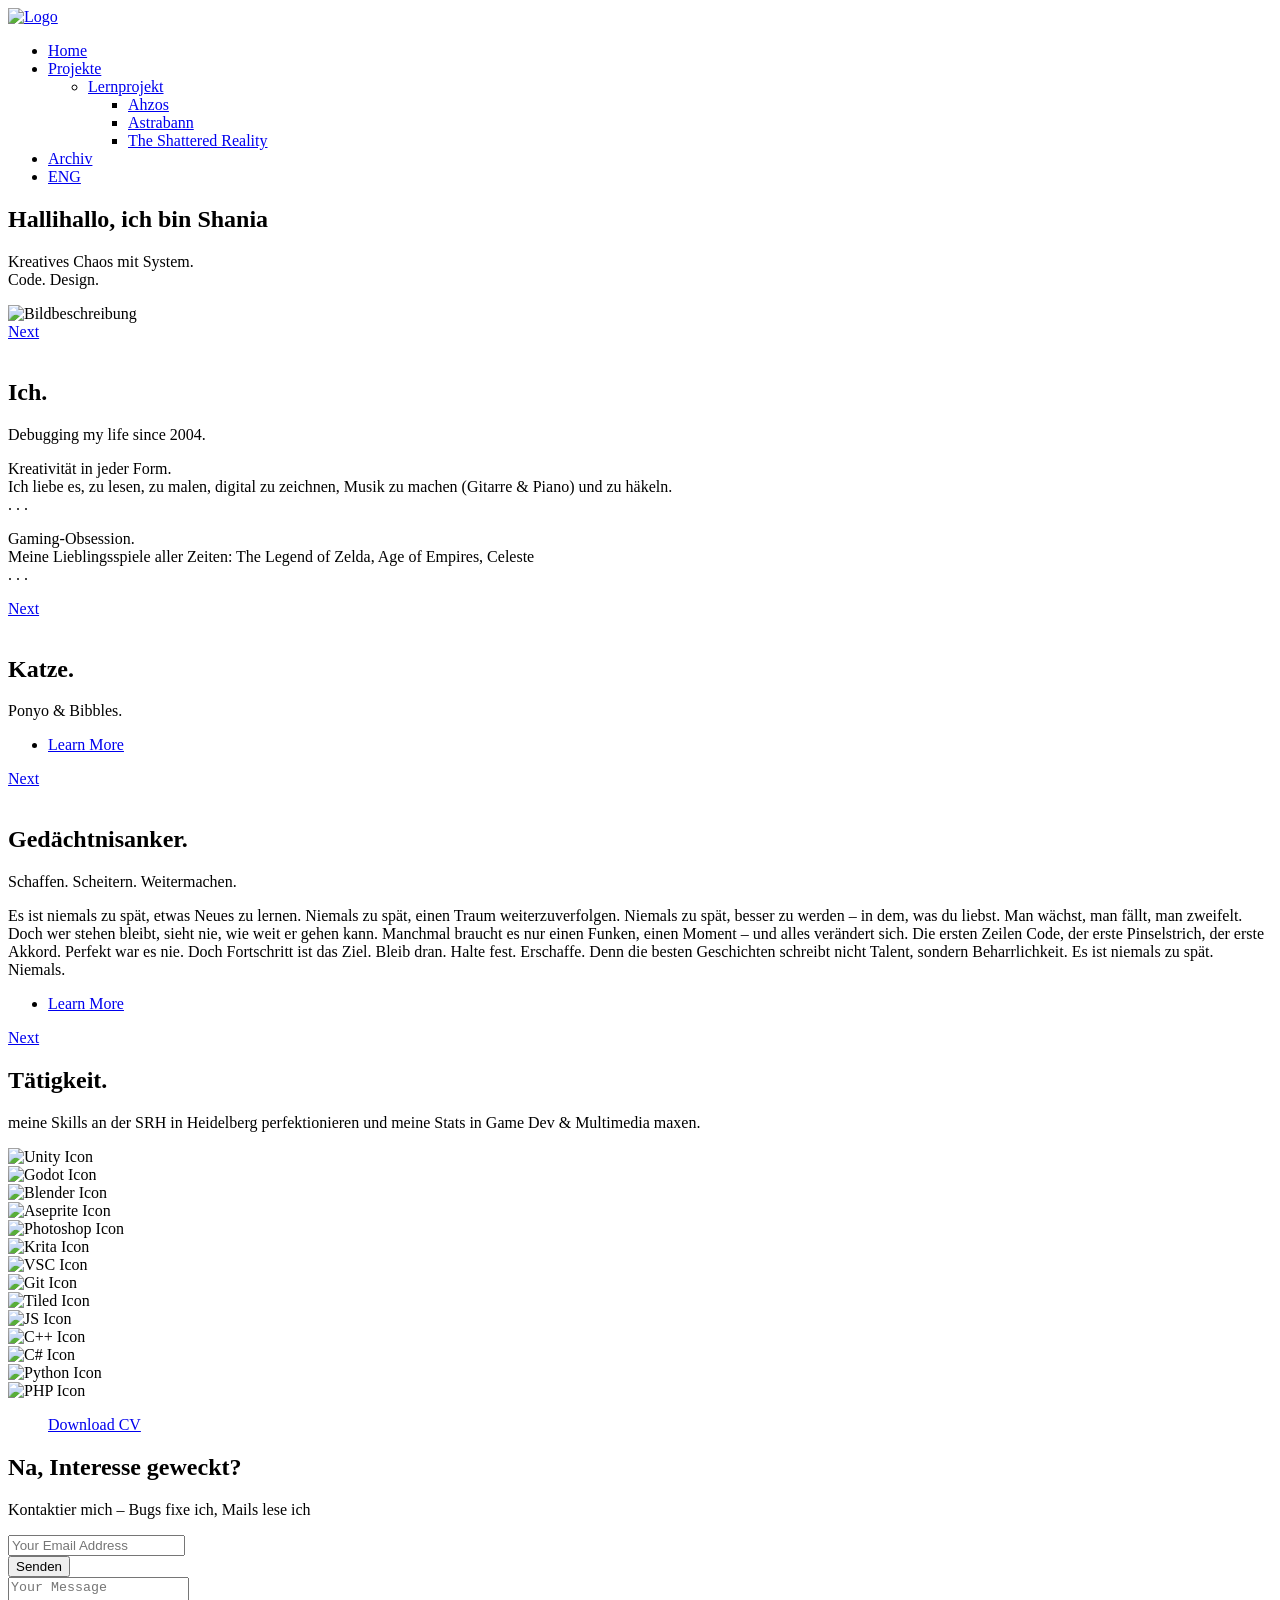
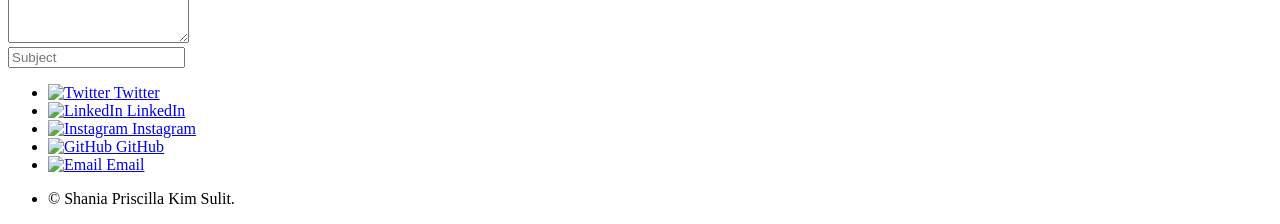
==== index.html @ 1e3a91e0 "Update index.html" ====
<!DOCTYPE HTML>
<html>
	<head>
		<title>Shania's Portfolio</title>
		<meta charset="utf-8" />
		<meta name="viewport" content="width=device-width, initial-scale=1, user-scalable=no" />
		<link rel="stylesheet" href="assets/css/main.css" />
		<link rel="icon" type="png" href="icon.png">
		<noscript><link rel="stylesheet" href="assets/css/noscript.css" /></noscript>
		<script src="script.js" defer></script>
	</head>
	<body class="is-preload landing">
		<div id="page-wrapper">

			<!-- Header -->
			<header id="header">
				<a href="https://linktr.ee/shaniaskaka">
					<img src="images/logo.gif" alt="Logo" style="height: 50px;">
				</a>
					<nav id="nav">
						<ul>
							<li><a href="index.html">Home</a></li>
							<li>
								<a href="#" id="navProjects">Projekte</a> <!-- ID für Projekte ist da ✅ -->
								<ul>
									<li>
										<a href="#" id="learnProjectLink">Lernprojekt</a>
										<ul>
											<li><a href="ahzos.html" id="ahzosLink">Ahzos</a></li>
											<li><a href="astrabann.html" id="astrabannLink">Astrabann</a></li>
											<li><a href="theshatteredreality.html" id="shatteredRealityLink">The Shattered Reality</a></li>
										</ul>
									</li>
								</ul>
							</li>
							<li><a href="archiv.html" id="navArchive">Archiv</a></li> <!-- ID für Archiv ✅ -->
							<li><a href="#" id="language-toggle" class="button primary">ENG</a></li>
						</ul>
					</nav>
				</header>

			<!-- Banner -->
				<section id="banner">
					<div class="content">
						<header>
							<h2 id="bannerHeader">Hallihallo, ich bin Shania</h2>
							<p id="bannerDescription">Kreatives Chaos mit System.<br/>Code. Design.</p>
						</header>
						<span class="image"><img src="images/pic01.jpg" alt="Bildbeschreibung">
						</span>
					</div>
					<a href="#one" class="goto-next scrolly">Next</a>
				</section>

			<!-- One -->
				<section id="one" class="spotlight style1 bottom">
					<span class="image fit main"><img src="images/pic02.jpg" alt="" /></span>
					<div class="content">
						<div class="container">
							<div class="row">
								<div class="col-4 col-12-medium">
									<header>
										<h2 id="oneHeader">Ich.</h2>
										<p>Debugging my life since 2004.</p>
									</header>
								</div>
								<div class="col-4 col-12-medium">
									<p id="oneCreative">Kreativität in jeder Form.<br/>
										Ich liebe es, zu lesen, zu malen, digital zu zeichnen, Musik zu machen (Gitarre & Piano) und zu häkeln.<br/>
										. . .</p>
								</div>
								<div class="col-4 col-12-medium">
									<p id="oneGaming">Gaming-Obsession.<br/>
									Meine Lieblingsspiele aller Zeiten: The Legend of Zelda, Age of Empires, Celeste<br/>. . .</p>
								</div>
							</div>
						</div>
					</div>
					<a href="#two" class="goto-next scrolly">Next</a>
				</section>

			<!-- Two -->
				<section id="two" class="spotlight style2 right">
					<span class="image fit main"><img src="images/pic03.jpg" alt="" /></span>
					<div class="content">
						<header>
							<h2 id="twoHeader">Katze.</h2>
							<p>Ponyo & Bibbles.</p>
						</header>
						<ul class="actions">
							<li><a href="archiv.html#cats" class="button">Learn More</a></li>
						</ul>
					</div>
					<a href="#three" class="goto-next scrolly">Next</a>
				</section>

			<!-- Three -->
				<section id="three" class="spotlight style3 left">
					<span class="image fit main bottom"><img src="images/pic04.jpg" alt="" /></span>
					<div class="content">
						<header>
							<h2 id="threeHeader">Gedächtnisanker.</h2>
							<p id="threeDescription">Schaffen. Scheitern. Weitermachen.</p>
						</header>
						<p id="threeQuote">Es ist niemals zu spät, etwas Neues zu lernen.
							Niemals zu spät, einen Traum weiterzuverfolgen.
							Niemals zu spät, besser zu werden – in dem, was du liebst.
							
							Man wächst, man fällt, man zweifelt. Doch wer stehen bleibt, sieht nie, wie weit er gehen kann.
							Manchmal braucht es nur einen Funken, einen Moment – und alles verändert sich.
							
							Die ersten Zeilen Code, der erste Pinselstrich, der erste Akkord.
							Perfekt war es nie. Doch Fortschritt ist das Ziel.
							
							Bleib dran. Halte fest. Erschaffe.
							Denn die besten Geschichten schreibt nicht Talent, sondern Beharrlichkeit.
							
							Es ist niemals zu spät. Niemals.</p>
						<ul class="actions">
							<li><a href="archiv.html" class="button">Learn More</a></li>
						</ul>
					</div>
					<a href="#four" class="goto-next scrolly">Next</a>
				</section>

			<!-- Four -->
				<section id="four" class="wrapper style1 special fade-up">
					<div class="container">
						<header class="major">
							<h2 id="fourHeader">Tätigkeit.</h2>
							<p id="fourDescription">meine Skills an der SRH in Heidelberg perfektionieren und meine Stats in Game Dev & Multimedia maxen.</p>
						</header>
						<div class="box alt">
							<div class="row gtr-uniform">
								<div class="icon-slide">
									<!-- Original Icons -->
									<section class="col-4 col-6-medium col-12-xsmall">
										<img src="assets/webfonts/unity-svgrepo-com.svg" alt="Unity Icon" class="icon major">
									</section>
									<section class="col-4 col-6-medium col-12-xsmall">
										<img src="assets/webfonts/godot-engine-svgrepo-com.svg" alt="Godot Icon" class="icon major">
									</section>
									<section class="col-4 col-6-medium col-12-xsmall">
										<img src="assets/webfonts/blender-svgrepo-com.svg" alt="Blender Icon" class="icon major">
									</section>
									<section class="col-4 col-6-medium col-12-xsmall">
										<img src="assets/webfonts/aseprite-svgrepo-com.svg" alt="Aseprite Icon" class="icon major">
									</section>
									<section class="col-4 col-6-medium col-12-xsmall">
										<img src="assets/webfonts/adobe-photoshop-svgrepo-com.svg" alt="Photoshop Icon" class="icon major">
									</section>
									<section class="col-4 col-6-medium col-12-xsmall">
										<img src="assets/webfonts/krita-svgrepo-com.svg" alt="Krita Icon" class="icon major">
									</section>
									<section class="col-4 col-6-medium col-12-xsmall">
										<img src="assets/webfonts/visual-studio-145-svgrepo-com.svg" alt="VSC Icon" class="icon major">
									</section>
									<section class="col-4 col-6-medium col-12-xsmall">
										<img src="assets/webfonts/git-merge-svgrepo-com.svg" alt="Git Icon" class="icon major">
									</section>
									<section class="col-4 col-6-medium col-12-xsmall">
										<img src="assets/webfonts/tiled-svgrepo-com.svg" alt="Tiled Icon" class="icon major">
									</section>
									<section class="col-4 col-6-medium col-12-xsmall">
										<img src="assets/webfonts/js02-svgrepo-com.svg" alt="JS Icon" class="icon major">
									</section>
									<section class="col-4 col-6-medium col-12-xsmall">
										<img src="assets/webfonts/c-plus-plus-svgrepo-com.svg" alt="C++ Icon" class="icon major">
									</section>
									<section class="col-4 col-6-medium col-12-xsmall">
										<img src="assets/webfonts/c-sharp-16-svgrepo-com.svg" alt="C# Icon" class="icon major">
									</section>
									<section class="col-4 col-6-medium col-12-xsmall">
										<img src="assets/webfonts/python-127-svgrepo-com.svg" alt="Python Icon" class="icon major">
									</section>
									<section class="col-4 col-6-medium col-12-xsmall">
										<img src="assets/webfonts/php02-svgrepo-com.svg" alt="PHP Icon" class="icon major">
									</section>
								</div>
								
							</div>
						</div>
						
												<footer class="major">
							<ul class="actions special">
								<a href="lebenslauf.zip" class="button" download>Download CV</a>
							</ul>
						</footer>
					</div>
				</section>

			<!-- Five -->
<!-- HTML für das Formular -->
<section id="five" class="wrapper style2 special fade">
    <div class="container">
        <header>
            <h2 id="contactHeader">Na, Interesse geweckt?</h2>
            <p id="contactText">Kontaktier mich – Bugs fixe ich, Mails lese ich</p>
        </header>
        <form id="contactForm" method="POST" action="https://formspree.io/f/xyzeyqnl" class="cta">
            <div class="row gtr-uniform gtr-50">
                <div class="col-8 col-12-xsmall">
                    <input type="email" name="email" id="email" placeholder="Your Email Address" required />
                </div>
                <div class="col-4 col-12-xsmall">
                    <input type="submit" value="Senden" class="fit primary" />
                </div>
            </div>
            <div class="row gtr-uniform gtr-50">
                <div class="col-12">
                    <textarea name="message" id="message" placeholder="Your Message" rows="4" required></textarea>
                </div>
            </div>
            <div class="row gtr-uniform gtr-50">
                <div class="col-12">
                    <input type="text" name="subject" id="subject" placeholder="Subject" />
                </div>
            </div>
        </form>

        <!-- Bestätigungsnachricht (standardmäßig ausgeblendet) -->
        <div id="confirmationMessage" style="display: none; margin-top: 20px;">
            <p>Vielen Dank für deine Nachricht! Ich werde mich so schnell wie möglich bei dir melden.</p>
        </div>
    </div>
</section>


			<!-- Footer -->
			<footer id="footer">
				<ul class="icons">
					<!-- Twitter Icon -->
					<li>
						<a href="https://x.com/xd1sc0rdd4ddyx" class="icon">
							<img src="assets/webfonts/twitter-svgrepo-com.svg" alt="Twitter" />
							<span class="label">Twitter</span>
						</a>
					</li>
					<!-- LinkedIn Icon -->
					<li>
						<a href="https://www.linkedin.com/in/shania-priscilla-kim-sulit-2a969727b/" class="icon">
							<img src="assets/webfonts/linkedin-svgrepo-com.svg" alt="LinkedIn" />
							<span class="label">LinkedIn</span>
						</a>
					</li>
					<!-- Instagram Icon -->
					<li>
						<a href="https://www.instagram.com/shanabernack/" class="icon">
							<img src="assets/webfonts/instagram-svgrepo-com.svg" alt="Instagram" />
							<span class="label">Instagram</span>
						</a>
					</li>
					<!-- GitHub Icon -->
					<li>
						<a href="https://github.com/xxd1sc0rdd4ddyxx" class="icon">
							<img src="assets/webfonts/github-svgrepo-com.svg" alt="GitHub" />
							<span class="label">GitHub</span>
						</a>
					</li>
					<!-- Email Icon -->
					<li>
						<a href="#" class="icon">
							<img src="assets/webfonts/email-svgrepo-com.svg" alt="Email" />
							<span class="label">Email</span>
						</a>
					</li>
				</ul>			
					<ul class="copyright">
						<li>&copy; Shania Priscilla Kim Sulit.</li>
					</ul>
				</footer>

		</div>

		<!-- Scripts -->
			<script src="assets/js/jquery.min.js"></script>
			<script src="assets/js/jquery.scrolly.min.js"></script>
			<script src="assets/js/jquery.dropotron.min.js"></script>
			<script src="assets/js/jquery.scrollex.min.js"></script>
			<script src="assets/js/browser.min.js"></script>
			<script src="assets/js/breakpoints.min.js"></script>
			<script src="assets/js/util.js"></script>
			<script src="assets/js/main.js"></script>
			<script src="https://code.jquery.com/jquery-3.6.0.min.js"></script>
			<script src="assets/js/language-toggle.js"></script> <!-- Dein Language Toggle Script -->
	</body>
</html>
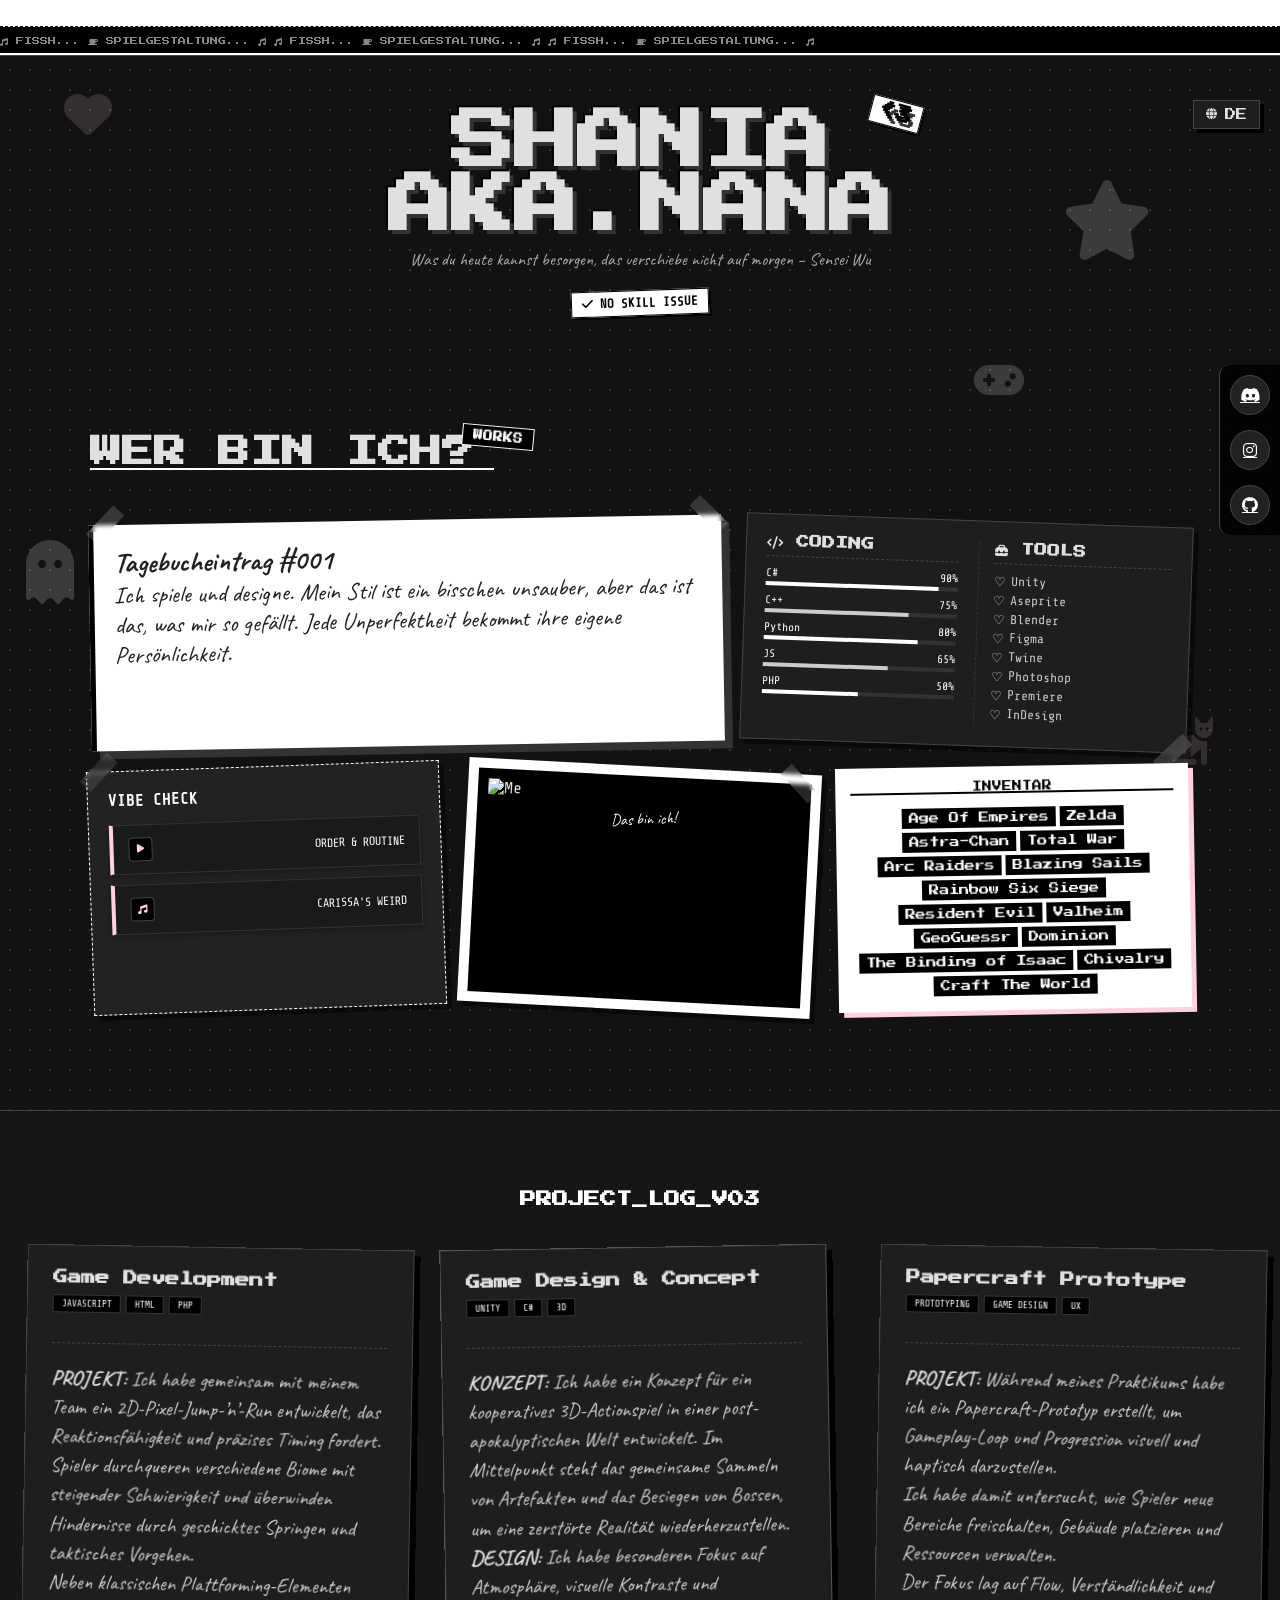
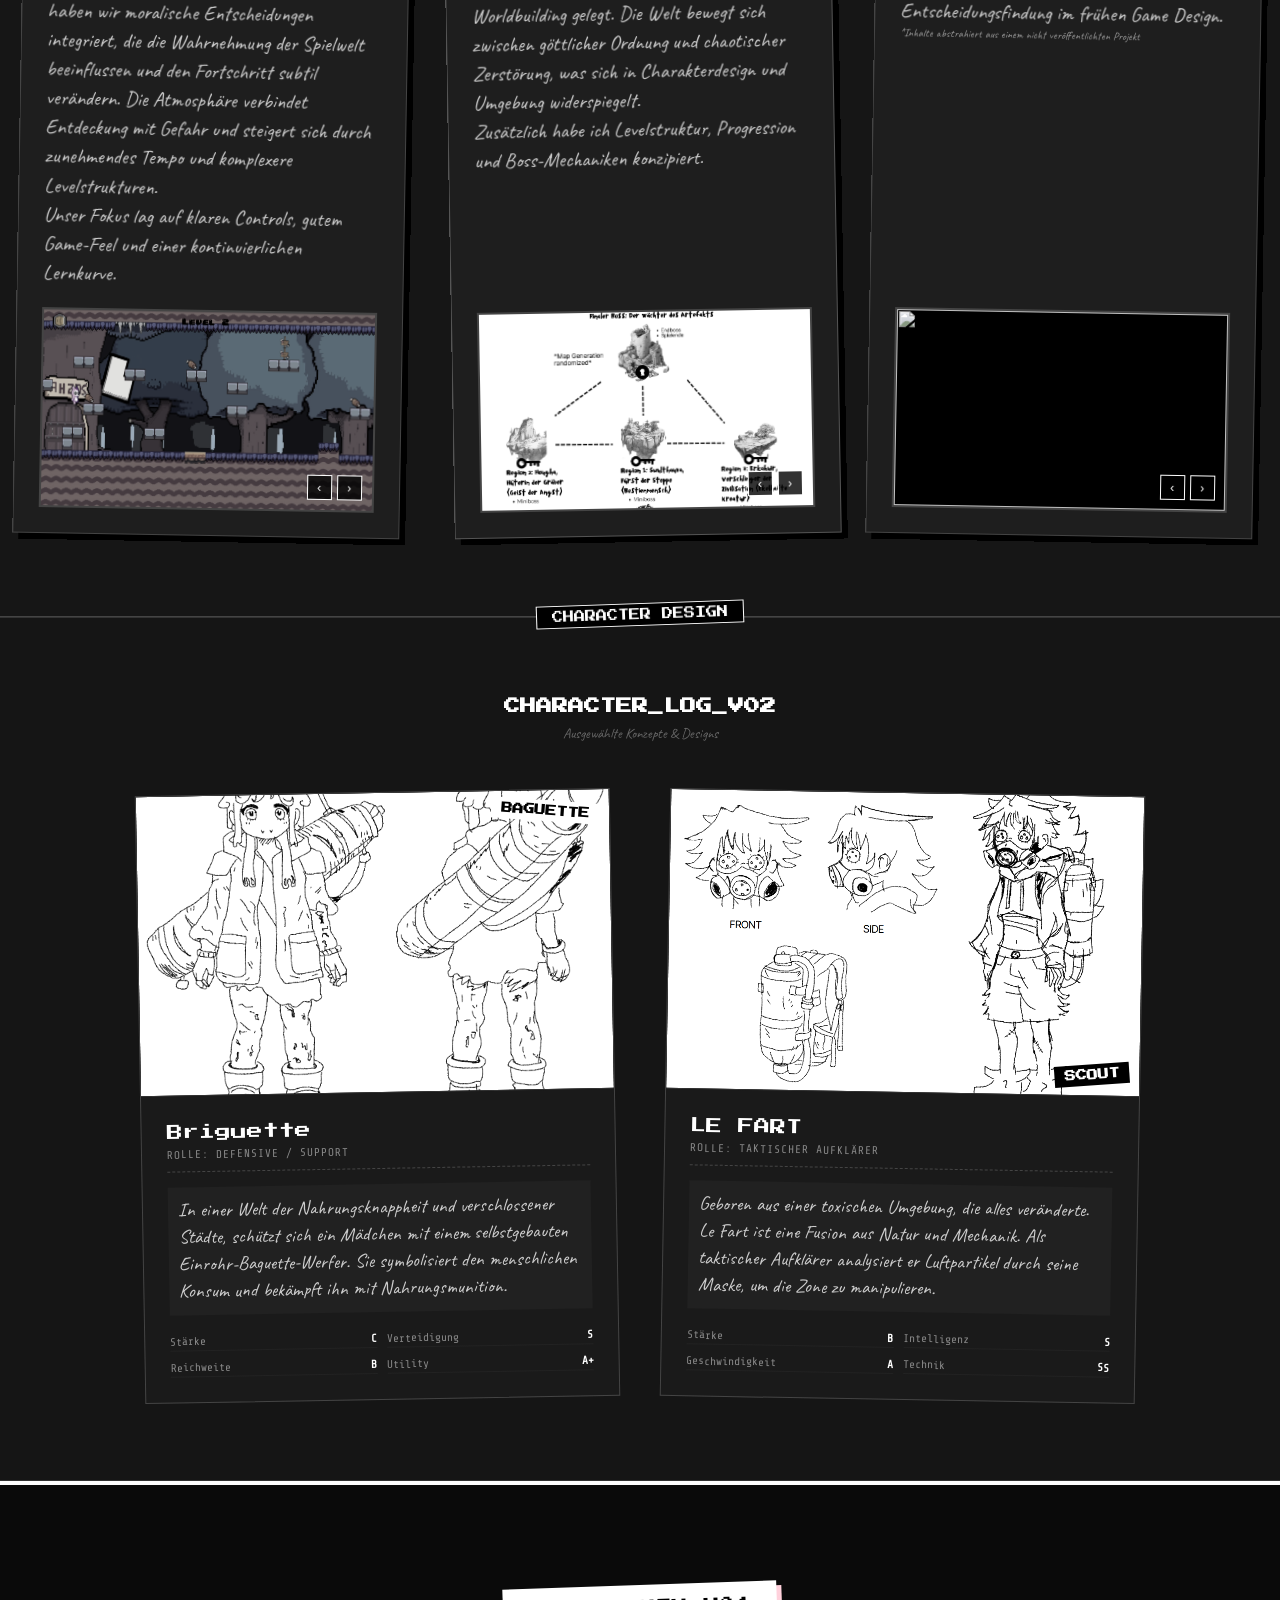
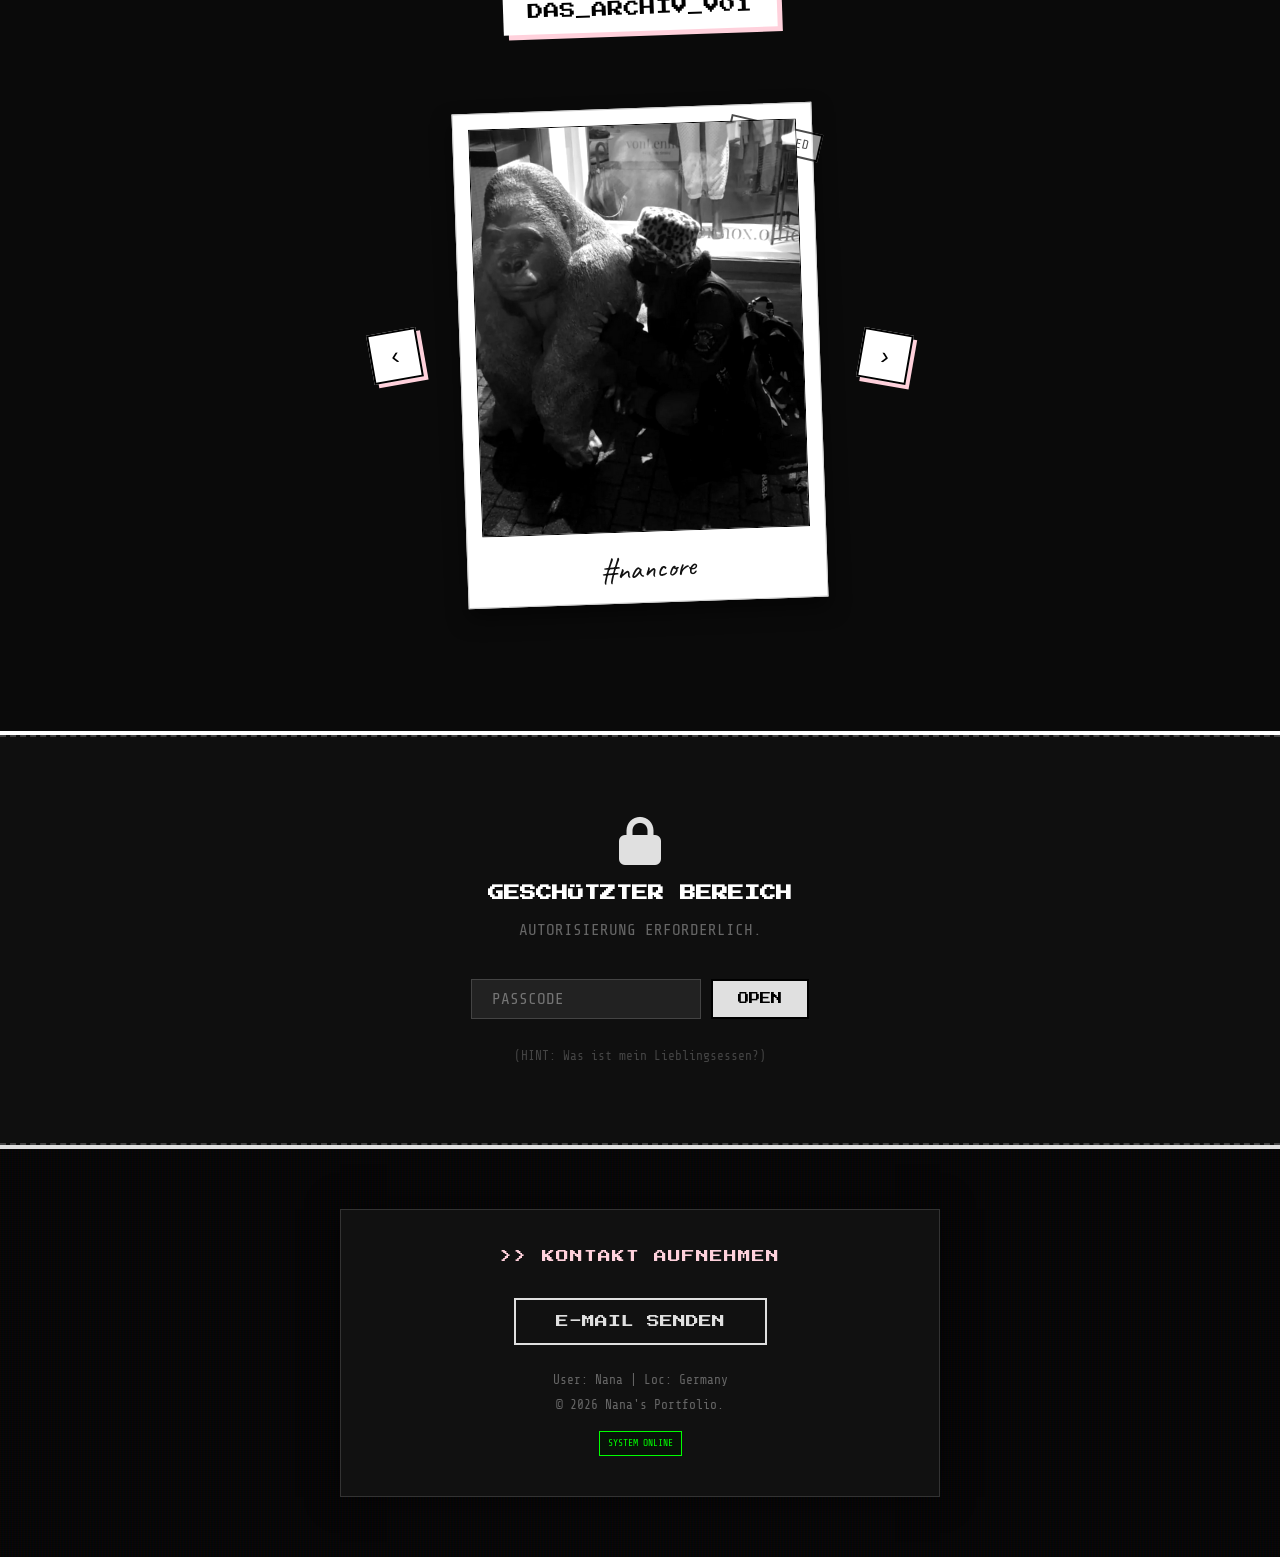
==== commit a378cc80: "New Portfolio Interactive game development portfolio featuring projects, design concepts, and creati" ====
--- a/index.html
+++ b/index.html
@@ -1,289 +1,478 @@
-<!DOCTYPE HTML>
-<html>
-	<head>
-		<title>Shania's Portfolio</title>
-		<meta charset="utf-8" />
-		<meta name="viewport" content="width=device-width, initial-scale=1, user-scalable=no" />
-		<link rel="stylesheet" href="assets/css/main.css" />
-		<link rel="icon" type="png" href="icon.png">
-		<noscript><link rel="stylesheet" href="assets/css/noscript.css" /></noscript>
-		<script src="script.js" defer></script>
-	</head>
-	<body class="is-preload landing">
-		<div id="page-wrapper">
-
-			<!-- Header -->
-			<header id="header">
-				<a href="https://linktr.ee/shaniaskaka">
-					<img src="images/logo.gif" alt="Logo" style="height: 50px;">
-				</a>
-					<nav id="nav">
-						<ul>
-							<li><a href="index.html">Home</a></li>
-							<li>
-								<a href="#" id="navProjects">Projekte</a> <!-- ID für Projekte ist da ✅ -->
-								<ul>
-									<li>
-										<a href="#" id="learnProjectLink">Lernprojekt</a>
-										<ul>
-											<li><a href="ahzos.html" id="ahzosLink">Ahzos</a></li>
-											<li><a href="astrabann.html" id="astrabannLink">Astrabann</a></li>
-											<li><a href="theshatteredreality.html" id="shatteredRealityLink">The Shattered Reality</a></li>
-										</ul>
-									</li>
-								</ul>
-							</li>
-							<li><a href="archiv.html" id="navArchive">Archiv</a></li> <!-- ID für Archiv ✅ -->
-							<li><a href="#" id="language-toggle" class="button primary">ENG</a></li>
-						</ul>
-					</nav>
-				</header>
-
-			<!-- Banner -->
-				<section id="banner">
-					<div class="content">
-						<header>
-							<h2 id="bannerHeader">Hallihallo, ich bin Shania</h2>
-							<p id="bannerDescription">Kreatives Chaos mit System.<br/>Code. Design.</p>
-						</header>
-						<span class="image"><img src="images/pic01.jpg" alt="Bildbeschreibung">
-						</span>
-					</div>
-					<a href="#one" class="goto-next scrolly">Next</a>
-				</section>
-
-			<!-- One -->
-				<section id="one" class="spotlight style1 bottom">
-					<span class="image fit main"><img src="images/pic02.jpg" alt="" /></span>
-					<div class="content">
-						<div class="container">
-							<div class="row">
-								<div class="col-4 col-12-medium">
-									<header>
-										<h2 id="oneHeader">Ich.</h2>
-										<p>Debugging my life since 2004.</p>
-									</header>
-								</div>
-								<div class="col-4 col-12-medium">
-									<p id="oneCreative">Kreativität in jeder Form.<br/>
-										Ich liebe es, zu lesen, zu malen, digital zu zeichnen, Musik zu machen (Gitarre & Piano) und zu häkeln.<br/>
-										. . .</p>
-								</div>
-								<div class="col-4 col-12-medium">
-									<p id="oneGaming">Gaming-Obsession.<br/>
-									Meine Lieblingsspiele aller Zeiten: The Legend of Zelda, Age of Empires, Celeste<br/>. . .</p>
-								</div>
-							</div>
-						</div>
-					</div>
-					<a href="#two" class="goto-next scrolly">Next</a>
-				</section>
-
-			<!-- Two -->
-				<section id="two" class="spotlight style2 right">
-					<span class="image fit main"><img src="images/pic03.jpg" alt="" /></span>
-					<div class="content">
-						<header>
-							<h2 id="twoHeader">Katze.</h2>
-							<p>Ponyo & Bibbles.</p>
-						</header>
-						<ul class="actions">
-							<li><a href="archiv.html#cats" class="button">Learn More</a></li>
-						</ul>
-					</div>
-					<a href="#three" class="goto-next scrolly">Next</a>
-				</section>
-
-			<!-- Three -->
-				<section id="three" class="spotlight style3 left">
-					<span class="image fit main bottom"><img src="images/pic04.jpg" alt="" /></span>
-					<div class="content">
-						<header>
-							<h2 id="threeHeader">Gedächtnisanker.</h2>
-							<p id="threeDescription">Schaffen. Scheitern. Weitermachen.</p>
-						</header>
-						<p id="threeQuote">Es ist niemals zu spät, etwas Neues zu lernen.
-							Niemals zu spät, einen Traum weiterzuverfolgen.
-							Niemals zu spät, besser zu werden – in dem, was du liebst.
-							
-							Man wächst, man fällt, man zweifelt. Doch wer stehen bleibt, sieht nie, wie weit er gehen kann.
-							Manchmal braucht es nur einen Funken, einen Moment – und alles verändert sich.
-							
-							Die ersten Zeilen Code, der erste Pinselstrich, der erste Akkord.
-							Perfekt war es nie. Doch Fortschritt ist das Ziel.
-							
-							Bleib dran. Halte fest. Erschaffe.
-							Denn die besten Geschichten schreibt nicht Talent, sondern Beharrlichkeit.
-							
-							Es ist niemals zu spät. Niemals.</p>
-						<ul class="actions">
-							<li><a href="archiv.html" class="button">Learn More</a></li>
-						</ul>
-					</div>
-					<a href="#four" class="goto-next scrolly">Next</a>
-				</section>
-
-			<!-- Four -->
-				<section id="four" class="wrapper style1 special fade-up">
-					<div class="container">
-						<header class="major">
-							<h2 id="fourHeader">Tätigkeit.</h2>
-							<p id="fourDescription">meine Skills an der SRH in Heidelberg perfektionieren und meine Stats in Game Dev & Multimedia maxen.</p>
-						</header>
-						<div class="box alt">
-							<div class="row gtr-uniform">
-								<div class="icon-slide">
-									<!-- Original Icons -->
-									<section class="col-4 col-6-medium col-12-xsmall">
-										<img src="assets/webfonts/unity-svgrepo-com.svg" alt="Unity Icon" class="icon major">
-									</section>
-									<section class="col-4 col-6-medium col-12-xsmall">
-										<img src="assets/webfonts/godot-engine-svgrepo-com.svg" alt="Godot Icon" class="icon major">
-									</section>
-									<section class="col-4 col-6-medium col-12-xsmall">
-										<img src="assets/webfonts/blender-svgrepo-com.svg" alt="Blender Icon" class="icon major">
-									</section>
-									<section class="col-4 col-6-medium col-12-xsmall">
-										<img src="assets/webfonts/aseprite-svgrepo-com.svg" alt="Aseprite Icon" class="icon major">
-									</section>
-									<section class="col-4 col-6-medium col-12-xsmall">
-										<img src="assets/webfonts/adobe-photoshop-svgrepo-com.svg" alt="Photoshop Icon" class="icon major">
-									</section>
-									<section class="col-4 col-6-medium col-12-xsmall">
-										<img src="assets/webfonts/krita-svgrepo-com.svg" alt="Krita Icon" class="icon major">
-									</section>
-									<section class="col-4 col-6-medium col-12-xsmall">
-										<img src="assets/webfonts/visual-studio-145-svgrepo-com.svg" alt="VSC Icon" class="icon major">
-									</section>
-									<section class="col-4 col-6-medium col-12-xsmall">
-										<img src="assets/webfonts/git-merge-svgrepo-com.svg" alt="Git Icon" class="icon major">
-									</section>
-									<section class="col-4 col-6-medium col-12-xsmall">
-										<img src="assets/webfonts/tiled-svgrepo-com.svg" alt="Tiled Icon" class="icon major">
-									</section>
-									<section class="col-4 col-6-medium col-12-xsmall">
-										<img src="assets/webfonts/js02-svgrepo-com.svg" alt="JS Icon" class="icon major">
-									</section>
-									<section class="col-4 col-6-medium col-12-xsmall">
-										<img src="assets/webfonts/c-plus-plus-svgrepo-com.svg" alt="C++ Icon" class="icon major">
-									</section>
-									<section class="col-4 col-6-medium col-12-xsmall">
-										<img src="assets/webfonts/c-sharp-16-svgrepo-com.svg" alt="C# Icon" class="icon major">
-									</section>
-									<section class="col-4 col-6-medium col-12-xsmall">
-										<img src="assets/webfonts/python-127-svgrepo-com.svg" alt="Python Icon" class="icon major">
-									</section>
-									<section class="col-4 col-6-medium col-12-xsmall">
-										<img src="assets/webfonts/php02-svgrepo-com.svg" alt="PHP Icon" class="icon major">
-									</section>
-								</div>
-								
-							</div>
-						</div>
-						
-												<footer class="major">
-							<ul class="actions special">
-								<a href="lebenslauf.zip" class="button" download>Download CV</a>
-							</ul>
-						</footer>
-					</div>
-				</section>
-
-			<!-- Five -->
-<!-- HTML für das Formular -->
-<section id="five" class="wrapper style2 special fade">
-    <div class="container">
-        <header>
-            <h2 id="contactHeader">Na, Interesse geweckt?</h2>
-            <p id="contactText">Kontaktier mich – Bugs fixe ich, Mails lese ich</p>
-        </header>
-        <form id="contactForm" method="POST" action="https://formspree.io/f/xyzeyqnl" class="cta">
-            <div class="row gtr-uniform gtr-50">
-                <div class="col-8 col-12-xsmall">
-                    <input type="email" name="email" id="email" placeholder="Your Email Address" required />
-                </div>
-                <div class="col-4 col-12-xsmall">
-                    <input type="submit" value="Senden" class="fit primary" />
-                </div>
-            </div>
-            <div class="row gtr-uniform gtr-50">
-                <div class="col-12">
-                    <textarea name="message" id="message" placeholder="Your Message" rows="4" required></textarea>
-                </div>
-            </div>
-            <div class="row gtr-uniform gtr-50">
-                <div class="col-12">
-                    <input type="text" name="subject" id="subject" placeholder="Subject" />
-                </div>
-            </div>
-        </form>
-
-        <!-- Bestätigungsnachricht (standardmäßig ausgeblendet) -->
-        <div id="confirmationMessage" style="display: none; margin-top: 20px;">
-            <p>Vielen Dank für deine Nachricht! Ich werde mich so schnell wie möglich bei dir melden.</p>
-        </div>
-    </div>
-</section>
-
-
-			<!-- Footer -->
-			<footer id="footer">
-				<ul class="icons">
-					<!-- Twitter Icon -->
-					<li>
-						<a href="https://x.com/xd1sc0rdd4ddyx" class="icon">
-							<img src="assets/webfonts/twitter-svgrepo-com.svg" alt="Twitter" />
-							<span class="label">Twitter</span>
-						</a>
-					</li>
-					<!-- LinkedIn Icon -->
-					<li>
-						<a href="https://www.linkedin.com/in/shania-priscilla-kim-sulit-2a969727b/" class="icon">
-							<img src="assets/webfonts/linkedin-svgrepo-com.svg" alt="LinkedIn" />
-							<span class="label">LinkedIn</span>
-						</a>
-					</li>
-					<!-- Instagram Icon -->
-					<li>
-						<a href="https://www.instagram.com/shanabernack/" class="icon">
-							<img src="assets/webfonts/instagram-svgrepo-com.svg" alt="Instagram" />
-							<span class="label">Instagram</span>
-						</a>
-					</li>
-					<!-- GitHub Icon -->
-					<li>
-						<a href="https://github.com/xxd1sc0rdd4ddyxx" class="icon">
-							<img src="assets/webfonts/github-svgrepo-com.svg" alt="GitHub" />
-							<span class="label">GitHub</span>
-						</a>
-					</li>
-					<!-- Email Icon -->
-					<li>
-						<a href="#" class="icon">
-							<img src="assets/webfonts/email-svgrepo-com.svg" alt="Email" />
-							<span class="label">Email</span>
-						</a>
-					</li>
-				</ul>			
-					<ul class="copyright">
-						<li>&copy; Shania Priscilla Kim Sulit.</li>
-					</ul>
-				</footer>
-
-		</div>
-
-		<!-- Scripts -->
-			<script src="assets/js/jquery.min.js"></script>
-			<script src="assets/js/jquery.scrolly.min.js"></script>
-			<script src="assets/js/jquery.dropotron.min.js"></script>
-			<script src="assets/js/jquery.scrollex.min.js"></script>
-			<script src="assets/js/browser.min.js"></script>
-			<script src="assets/js/breakpoints.min.js"></script>
-			<script src="assets/js/util.js"></script>
-			<script src="assets/js/main.js"></script>
-			<script src="https://code.jquery.com/jquery-3.6.0.min.js"></script>
-			<script src="assets/js/language-toggle.js"></script> <!-- Dein Language Toggle Script -->
-	</body>
-</html>
-
-
+<!DOCTYPE html>
+<html lang="de">
+<head>
+    <meta charset="UTF-8">
+    <meta name="viewport" content="width=device-width, initial-scale=1.0">
+    <title>Portfolio | Nana </title>
+    <link rel="preconnect" href="https://fonts.googleapis.com">
+    <link rel="preconnect" href="https://fonts.gstatic.com" crossorigin>
+    <link href="https://fonts.googleapis.com/css2?family=Caveat:wght@700&family=Press+Start+2P&family=Share+Tech+Mono&display=swap" rel="stylesheet">
+    <link rel="stylesheet" href="https://cdnjs.cloudflare.com/ajax/libs/font-awesome/6.4.0/css/all.min.css">
+    <link rel="stylesheet" href="style.css">
+</head>
+<body>
+    <div id="loader-overlay">
+        <div class="loader-box">
+            <div class="loader-text" data-lang-de="LÄDT..." data-lang-en="LOADING...">LOADING...</div>
+            <div class="loader-bar-bg">
+                <div class="loader-bar-fill" id="loader-fill"></div>
+            </div>
+            <div class="loader-sticker" data-lang-de="Einen Moment..." data-lang-en="Just a moment...">Just a moment...</div>
+        </div>
+    </div>
+
+    <div id="fissh-popup">
+        <div class="fissh-header" id="fissh-header-drag">
+            <span>WARNING</span>
+            <span style="cursor:pointer;" onclick="closeFissh()">x</span>
+        </div>
+        <div class="fissh-content">
+            <div class="fissh-img-container">
+                <img src="https://z-cdn-media.chatglm.cn/files/c28fd496-f252-4ecc-8b30-e2329a0f419a.png?auth_key=1875147981-8ea6361e8a9c415ab84d66d0a1c694d1-0-782789c0bb7765620e1be241e6b0ee90" alt="Fissh Warning">
+                <button class="hitbox-btn btn-ok-1" onclick="closeFissh()"></button>
+                <button class="hitbox-btn btn-ok-2" onclick="closeFissh()"></button>
+                <button class="hitbox-btn btn-dont" onclick="dontClickFissh()"></button>
+            </div>
+        </div>
+    </div>
+
+    <div id="lightbox">
+        <img src="" alt="Enlarged View" id="lightbox-img">
+    </div>
+
+    <div class="bg-sticker-container">
+        <i class="fas fa-heart float-sticker pink" data-rotation="0" style="top: 10%; left: 5%; font-size: 3rem; --rot: 0deg;"></i>
+        <i class="fas fa-ghost float-sticker" data-rotation="15" style="top: 60%; left: 2%; font-size: 4rem; animation-delay: 1s; --rot: 15deg;"></i>
+        <i class="fas fa-star float-sticker" data-rotation="-10" style="top: 20%; right: 10%; font-size: 5rem; animation-delay: 2s; --rot: -10deg;"></i>
+        <i class="fas fa-cat float-sticker pink" data-rotation="5" style="bottom: 15%; right: 5%; font-size: 3rem; animation-delay: 0.5s; --rot: 5deg;"></i>
+        <i class="fas fa-gamepad float-sticker" data-rotation="10" style="top: 40%; right: 20%; font-size: 2.5rem; animation-delay: 1.5s; --rot: 10deg;"></i>
+        <i class="fas fa-music float-sticker" data-rotation="-5" style="bottom: 30%; left: 10%; font-size: 3rem; --rot: -5deg;"></i>
+    </div>
+
+    <div id="lang-btn" onclick="toggleLanguage()">
+        <i class="fas fa-globe"></i>
+        <span id="lang-text">DE</span>
+    </div>
+
+    <div class="social-stripper-strip">
+        <a href="https://discord.com/users/651815891360808970" class="social-btn" title="Discord"><i class="fab fa-discord"></i></a>
+        <a href="https://www.instagram.com/nanascountingdays/" class="social-btn" title="Instagram"><i class="fab fa-instagram"></i></a>
+        <a href="https://github.com/xxd1sc0rdd4ddyxx" class="social-btn" title="Github"><i class="fab fa-github"></i></a>
+    </div>
+
+    <div class="marquee-container">
+        <div class="marquee-row top">
+            <div class="marquee-content" data-lang-de="… FÜR EINSTELLUNG VERFÜGBAR … GAME DESIGNER … KREATIVES CHAOS … KAWAII VIBES … FÜR EINSTELLUNG VERFÜGBAR …" data-lang-en="… AVAILABLE FOR HIRE … GAME DESIGNER … CREATIVE CHAOS … KAWAII VIBES … AVAILABLE FOR HIRE …">
+                ★ AVAILABLE FOR HIRE ★ GAME DESIGNER ★ CREATIVE CHAOS ★ KAWAII VIBES ★ AVAILABLE FOR HIRE ★
+            </div>
+        </div>
+            <div class="marquee-row bottom">
+                <div class="marquee-content">
+                    <i class="fas fa-music"></i> <span data-lang-de="Fissh..." data-lang-en="Fissh...">Fishh...</span> 
+                    <i class="fas fa-coffee"></i> <span data-lang-de="SPIELGESTALTUNG..." data-lang-en="GAME DESIGN...">GAME DESIGN...</span> 
+                    <i class="fas fa-music"></i>
+                    <i class="fas fa-music"></i> <span data-lang-de="Fissh..." data-lang-en="Fissh...">Fissh...</span> 
+                    <i class="fas fa-coffee"></i> <span data-lang-de="SPIELGESTALTUNG..." data-lang-en="GAME DESIGN...">GAME DESIGN...</span> 
+                    <i class="fas fa-music"></i>
+                    <i class="fas fa-music"></i> <span data-lang-de="Fissh..." data-lang-en="Fissh...">Fissh...</span> 
+                    <i class="fas fa-coffee"></i> <span data-lang-de="SPIELGESTALTUNG..." data-lang-en="GAME DESIGN...">GAME DESIGN...</span> 
+                    <i class="fas fa-music"></i>
+                </div>
+            </div>
+    </div>
+
+    <main>
+        <section class="hero">
+            <h1 class="glitch">SHANIA<br><span data-lang-de="AKA.NANA" data-lang-en="AKA.NANA">AKA.NANA</h1>
+            <p style="color: #aaa; max-width: 600px; margin: 0 auto; font-size: 1.1rem; font-family: 'Caveat', cursive;">
+                <span 
+                data-lang-de="Was du heute kannst besorgen, das verschiebe nicht auf morgen – Sensei Wu"
+                data-lang-en="Never put off until tomorrow what can be done today – Sensei Wu">
+                Never put off until tomorrow what can be done today – Sensei Wu
+                </span>
+            </p>
+            <div style="margin-top: 20px; display: inline-block; background: #fff; color: #000; padding: 5px 10px; transform: rotate(-2deg); font-weight: bold; border: 1px solid #000; box-shadow: 2px 2px 0 #000; font-family: 'Share Tech Mono'; font-size: 0.8rem;">
+                <i class="fas fa-check"></i> <span data-lang-de="NO SKILL ISSUE" data-lang-en="NO SKILL ISSUE">NO SKILL ISSUE</span>
+            </div>
+        </section>
+
+        <section id="about">
+            <h2 class="section-title"><span data-lang-de="WER BIN ICH?" data-lang-en="WHO AM I?">WER BIN ICH?</h2>
+            <div class="collage-container">
+                <div class="sticker sticker-diary">
+                    <div class="tape-corner tc-tl"></div><div class="tape-corner tc-tr"></div>
+                    <h3 data-lang-de="Tagebucheintrag #001" data-lang-en="Diary Entry #001">Diary Entry #001</h3>
+                    <p><span data-lang-de="Ich spiele und designe. Mein Stil ist ein bisschen unsauber, aber das ist das, was mir so gefällt. Jede Unperfektheit bekommt ihre eigene Persönlichkeit." data-lang-en="I play and design. My style is a bit messy, but that's what I like. Every imperfection has its own personality."></span></p>
+                </div>
+                <div class="sticker sticker-stats">
+                    <div class="tape-corner tc-br"></div>
+                    <div class="stat-col">
+                        <h4><i class="fas fa-code"></i> <span data-lang-de="CODING" data-lang-en="CODING">CODING</span></h4>
+                        <div class="skill-bar-item"><div class="skill-name"><span>C#</span> <span>90%</span></div><div class="bar-bg"><div class="bar-fill" style="width: 90%;"></div></div></div>
+                        <div class="skill-bar-item"><div class="skill-name"><span>C++</span> <span>75%</span></div><div class="bar-bg"><div class="bar-fill" style="width: 75%; background: #ccc;"></div></div></div>
+                        <div class="skill-bar-item"><div class="skill-name"><span>Python</span> <span>80%</span></div><div class="bar-bg"><div class="bar-fill" style="width: 80%;"></div></div></div>
+                        <div class="skill-bar-item"><div class="skill-name"><span>JS</span> <span>65%</span></div><div class="bar-bg"><div class="bar-fill" style="width: 65%; background: #ccc;"></div></div></div>
+                        <div class="skill-bar-item"><div class="skill-name"><span>PHP</span> <span>50%</span></div><div class="bar-bg"><div class="bar-fill" style="width: 50%;"></div></div></div>
+                    </div>
+                    <div class="stat-col" style="border-left: 1px dashed #333; padding-left: 15px;">
+                        <h4><i class="fas fa-toolbox"></i> <span data-lang-de="TOOLS" data-lang-en="TOOLS">TOOLS</span></h4>
+                        <ul class="tool-list">
+                            <li>Unity</li><li>Aseprite</li><li>Blender</li><li>Figma</li>
+                            <li>Twine</li><li>Photoshop</li>
+                            <li>Premiere</li><li>InDesign</li>
+                        </ul>
+                    </div>
+                </div>
+                <div class="sticker sticker-music">
+                    <div class="tape-corner tc-tl" style="background: rgba(255, 255, 255, 0.1);"></div>
+                    <h4 style="margin-bottom: 15px; color:white;" data-lang-de="VIBE CHECK" data-lang-en="VIBE CHECK">VIBE CHECK</h4>
+                    
+                    <button onclick="playTrack(1)" class="cyber-track">
+                        <div class="play-icon-box">
+                            <i class="fas fa-play" style="font-size: 0.6rem; color: var(--kawaii-pink);"></i>
+                        </div>
+                        <span data-lang-de="Order & Routine" data-lang-en="Order & Routine">Order & Routine - Summer 2000</span>
+                    </button>
+
+                    <button onclick="playTrack(2)" class="cyber-track">
+                        <div class="play-icon-box">
+                            <i class="fas fa-music" style="font-size: 0.6rem; color: var(--kawaii-pink);"></i>
+                        </div>
+                        <span data-lang-de="Carissa's Weird" data-lang-en="Carissa's Weird">Ignorant Piece of Shit - Carissa's Weird</span>
+                    </button>
+                </div>
+                <div class="sticker sticker-photo">
+                    <div class="tape-corner tc-tr"></div>
+                    <img src="https://z-cdn-media.chatglm.cn/files/86bc5fa3-7739-4125-b246-96166306bcca.png?auth_key=1875147673-bafdc888b99549bf9b3e70d69e03514a-0-499f3f4e52dd77dd0eae20ef4c831684" alt="Me" style="width:100%; image-rendering: pixelated;">
+                    <div style="font-family: 'Caveat'; color: white; text-align: center; margin-top: 5px; transform: rotate(-5deg);">
+                        <span data-lang-de="Das bin ich!" data-lang-en="That's me!">Das bin ich!</span>
+                    </div>
+                </div>
+                <div class="sticker sticker-likes">
+                    <div style="border-bottom: 2px solid black; margin-bottom: 10px; width:100%; text-align:center;" data-lang-de="INVENTAR" data-lang-en="INVENTORY">INVENTORY</div>
+                    
+                    <span class="inv-tag">Age Of Empires</span>
+                    <span class="inv-tag">Zelda</span>
+                    <span class="inv-tag">Astra-Chan</span>
+                    <span class="inv-tag">Total War</span>
+                    <span class="inv-tag">Arc Raiders</span>
+                    <span class="inv-tag">Blazing Sails</span>
+                    <span class="inv-tag">Rainbow Six Siege</span>
+                    <span class="inv-tag">Resident Evil</span>
+                    <span class="inv-tag">Valheim</span>
+                    <span class="inv-tag">GeoGuessr</span>
+                    <span class="inv-tag">Dominion</span>
+                    <span class="inv-tag">The Binding of Isaac</span>            
+                    <span class="inv-tag">Chivalry</span>
+                    <span class="inv-tag">Craft The World</span>                        
+                </div>
+            </div>
+        </section>
+    </main>
+
+    <section id="projects">
+        <div style="text-align: center; margin-bottom: 40px;">
+            <h2 style="font-family: 'Press Start 2P'; color: #fff; font-size: 1rem;">
+                PROJECT_LOG_V03
+            </h2>
+        </div>
+
+        <div class="projects-grid">
+            
+            <div class="project-card">
+                <div class="project-header">
+                    <h3 class="project-title">Game Development</h3>
+                    <div class="project-tags">
+                        <span class="tag">JAVASCRIPT</span>
+                        <span class="tag">HTML</span>
+                        <span class="tag">PHP</span>
+                    </div>
+                </div>
+                
+                <div class="project-desc">
+                    <p>
+                        <strong data-lang-de="Projekt:" data-lang-en="Project:">Project:</strong>
+                        <span data-lang-de="Ich habe gemeinsam mit meinem Team ein 2D-Pixel-Jump-’n’-Run entwickelt, das Reaktionsfähigkeit und präzises Timing fordert. Spieler durchqueren verschiedene Biome mit steigender Schwierigkeit und überwinden Hindernisse durch geschicktes Springen und taktisches Vorgehen."
+                            data-lang-en="Together with my team, I developed a 2D pixel platformer focused on precise timing and fast reactions. Players move through different biomes with increasing difficulty and overcome obstacles through skillful movement and strategic play.">
+                        </span>
+                    </p>
+                    <p data-lang-de="Neben klassischen Plattforming-Elementen haben wir moralische Entscheidungen integriert, die die Wahrnehmung der Spielwelt beeinflussen und den Fortschritt subtil verändern. Die Atmosphäre verbindet Entdeckung mit Gefahr und steigert sich durch zunehmendes Tempo und komplexere Levelstrukturen."
+                    data-lang-en="In addition to classic platforming elements, we introduced moral choices that subtly influence both progression and the player’s perception of the world. The atmosphere blends discovery with danger, increasing in intensity through faster pacing and more complex level design.">
+                    </p>
+                    <p data-lang-de="Unser Fokus lag auf klaren Controls, gutem Game-Feel und einer kontinuierlichen Lernkurve."
+                    data-lang-en="We focused on responsive controls, strong game feel, and a clear learning curve.">
+                    </p>
+                </div>
+
+                <div class="mini-gallery" id="gallery-1">
+                    <div class="mini-slide active"><img src="images/Ahzos_H1.png"></div>
+                    <div class="mini-slide"><img src="images/Ahzos_H2.png"></div>
+                    <div class="mini-slide"><img src="images/Ahzos_H3.png"></div>
+                    <div class="mini-nav">
+                        <button class="mini-btn" onclick="moveSlide('gallery-1', -1)">‹</button>
+                        <button class="mini-btn" onclick="moveSlide('gallery-1', 1)">›</button>
+                    </div>
+                </div>
+            </div>
+
+            <div class="project-card">
+                <div class="project-header">
+                    <h3 class="project-title">Game Design & Concept</h3>
+                    <div class="project-tags">
+                        <span class="tag">UNITY</span>
+                        <span class="tag">C#</span>
+                        <span class="tag">3D</span>
+                    </div>
+                </div>
+
+                <div class="project-desc">
+                    <p>
+                        <strong data-lang-de="Konzept:" data-lang-en="Concept:">Concept:</strong>
+                        <span data-lang-de="Ich habe ein Konzept für ein kooperatives 3D-Actionspiel in einer post-apokalyptischen Welt entwickelt. Im Mittelpunkt steht das gemeinsame Sammeln von Artefakten und das Besiegen von Bossen, um eine zerstörte Realität wiederherzustellen."
+                            data-lang-en="I developed a concept for a cooperative 3D action game set in a post-apocalyptic world. The core idea revolves around collecting artifacts and defeating bosses together to restore a collapsing reality.">
+                        </span>
+                    </p>
+                    <p>
+                        <strong data-lang-de="Design:" data-lang-en="Design:">Design:</strong>
+                        <span data-lang-de="Ich habe besonderen Fokus auf Atmosphäre, visuelle Kontraste und Worldbuilding gelegt. Die Welt bewegt sich zwischen göttlicher Ordnung und chaotischer Zerstörung, was sich in Charakterdesign und Umgebung widerspiegelt."
+                            data-lang-en="I focused on atmosphere, visual contrast, and worldbuilding. The world shifts between divine order and chaotic destruction, reflected in both character and environment design.">
+                        </span>
+                    </p>
+                    <p data-lang-de="Zusätzlich habe ich Levelstruktur, Progression und Boss-Mechaniken konzipiert."
+                    data-lang-en="I also explored level structure, progression systems, and boss mechanics.">
+                    </p>
+                </div>
+
+                <div class="mini-gallery" id="gallery-2">
+                    <div class="mini-slide active"><img src="images/The-Shattered-Reality_Levelgrafik.png"></div>
+                    <div class="mini-slide"><img src="images/The-Shattered-Reality_Story.png"></div>
+                    <div class="mini-nav">
+                        <button class="mini-btn" onclick="moveSlide('gallery-2', -1)">‹</button>
+                        <button class="mini-btn" onclick="moveSlide('gallery-2', 1)">›</button>
+                    </div>
+                </div>
+            </div>
+
+            <div class="project-card">
+                <div class="project-header">
+                    <h3 class="project-title">Papercraft Prototype</h3>
+                    <div class="project-tags">
+                        <span class="tag">PROTOTYPING</span>
+                        <span class="tag">GAME DESIGN</span>
+                        <span class="tag">UX</span>
+                    </div>
+                </div>
+
+                <div class="project-desc">
+                    <p>
+                        <strong data-lang-de="Projekt:" data-lang-en="Project:">Project:</strong>
+                        <span data-lang-de="Während meines Praktikums habe ich ein Papercraft-Prototyp erstellt, um Gameplay-Loop und Progression visuell und haptisch darzustellen."
+                            data-lang-en="During my internship, I created a papercraft prototype to explore and communicate a gameplay loop and progression system in a physical way.">
+                        </span>
+                    </p>
+                    <p data-lang-de="Ich habe damit untersucht, wie Spieler neue Bereiche freischalten, Gebäude platzieren und Ressourcen verwalten."
+                    data-lang-en="I used it to analyze how players expand their area, place structures, and manage resources.">
+                    </p>
+                    <p data-lang-de="Der Fokus lag auf Flow, Verständlichkeit und Entscheidungsfindung im frühen Game Design."
+                    data-lang-en="The focus was on gameplay flow, clarity, and player decision-making in early-stage design.">
+                    </p>
+                    <p style="font-size: 0.7rem; opacity: 0.7;"
+                    data-lang-de="*Inhalte abstrahiert aus einem nicht veröffentlichten Projekt"
+                    data-lang-en="*Content generalized from an unreleased project">
+                    </p>
+                </div>
+
+                <div class="mini-gallery" id="gallery-3">
+                    <div class="mini-slide active"><img src="images/Praktikum_papercraft.png"></div> 
+                    <div class="mini-slide"><img src="images/Praktikum_skilltree.png"></div>  
+                    <div class="mini-nav">
+                        <button class="mini-btn" onclick="moveSlide('gallery-3', -1)">‹</button>
+                        <button class="mini-btn" onclick="moveSlide('gallery-3', 1)">›</button>
+                    </div>
+                </div>
+            </div>
+
+        </div>
+    </section>
+
+    <section id="characters">
+        <div style="text-align: center; margin-bottom: 50px;">
+            <h2 style="font-family: 'Press Start 2P'; color: #fff; font-size: 1rem;">
+                CHARACTER_LOG_V02
+            </h2>
+            <p style="color: #666; margin-top: 10px; font-size: 0.9rem; font-family:'Caveat';" data-lang-de="Ausgewählte Konzepte & Designs" data-lang-en="Selected Concepts & Designs">Ausgewählte Konzepte & Designs</p>
+        </div>
+
+        <div class="char-grid">
+            
+            <div class="char-card">
+                <div class="char-visual">
+                    <img src="images/Briguette.png" alt="Briguette Character">
+                    <div style="position: absolute; top: 10px; right: 10px; background: #fff; color: #000; padding: 5px 10px; font-weight: bold; font-size: 0.7rem; transform: rotate(5deg); font-family: 'Press Start 2P';">BAGUETTE</div>
+                </div>
+                <div class="char-info">
+                    <div class="char-name">Briguette</div>
+                    <span class="char-role" data-lang-de="ROLLE: DEFENSIVE / SUPPORT" data-lang-en="ROLE: DEFENSIVE / SUPPORT">ROLLE: DEFENSIVE / SUPPORT</span>
+                    
+                    <p class="char-lore" 
+                       data-lang-de="In einer Welt der Nahrungsknappheit und verschlossener Städte, schützt sich ein Mädchen mit einem selbstgebauten Einrohr-Baguette-Werfer. Sie symbolisiert den menschlichen Konsum und bekämpft ihn mit Nahrungsmunition." 
+                       data-lang-en="In a world of food scarcity and sealed cities, a girl defends herself with a homemade single-barrel baguette launcher. She symbolizes human consumption and fights it with food ammo.">
+                    </p>
+
+                    <div class="char-stats-grid">
+                        <div class="stat-row"><span data-lang-de="Stärke" data-lang-en="Strength">Stärke</span><span class="stat-val">C</span></div>
+                        <div class="stat-row"><span data-lang-de="Verteidigung" data-lang-en="Defense">Verteidigung</span><span class="stat-val">S</span></div>
+                        <div class="stat-row"><span data-lang-de="Reichweite" data-lang-en="Range">Reichweite</span><span class="stat-val">B</span></div>
+                        <div class="stat-row"><span data-lang-de="Utility" data-lang-en="Utility">Utility</span><span class="stat-val">A+</span></div>
+                    </div>
+                </div>
+            </div>
+
+            <div class="char-card">
+                <div class="char-visual">
+                    <img src="images/Le-Fart.png" alt="Le Fart Character" style="filter: contrast(1.1) grayscale(0.2);">
+                    <div style="position: absolute; bottom: 10px; right: 10px; background: #000; color: #fff; padding: 5px 10px; font-weight: bold; font-size: 0.7rem; transform: rotate(-5deg); font-family: 'Press Start 2P';">SCOUT</div>
+                </div>
+                <div class="char-info">
+                    <div class="char-name">LE FART</div>
+                    <span class="char-role" data-lang-de="ROLLE: TAKTISCHER AUFKLÄRER" data-lang-en="ROLE: TACTICAL SCOUT">ROLLE: TAKTISCHER AUFKLÄRER</span>
+                    
+                    <p class="char-lore" 
+                       data-lang-de="Geboren aus einer toxischen Umgebung, die alles veränderte. Le Fart ist eine Fusion aus Natur und Mechanik. Als taktischer Aufklärer analysiert er Luftpartikel durch seine Maske, um die Zone zu manipulieren." 
+                       data-lang-en="Born from a toxic environment that changed everything. Le Fart is a fusion of nature and mechanics. As a tactical scout, he analyzes air particles via his mask to manipulate the zone.">
+                    </p>
+
+                    <div class="char-stats-grid">
+                        <div class="stat-row"><span data-lang-de="Stärke" data-lang-en="Strength">Stärke</span><span class="stat-val">B</span></div>
+                        <div class="stat-row"><span data-lang-de="Intelligenz" data-lang-en="Intellect">Intelligenz</span><span class="stat-val">S</span></div>
+                        <div class="stat-row"><span data-lang-de="Geschwindigkeit" data-lang-en="Speed">Geschwindigkeit</span><span class="stat-val">A</span></div>
+                        <div class="stat-row"><span data-lang-de="Technik" data-lang-en="Tech">Technik</span><span class="stat-val">SS</span></div>
+                    </div>
+                </div>
+            </div>
+
+        </div>
+    </section>
+    
+    <section id="archive" class="archive-section">
+        <div class="archive-header">
+            <div class="archive-title" data-lang-de="DAS_ARCHIV_V01" data-lang-en="THE_ARCHIVE_V01">
+                DAS_ARCHIV_V01
+            </div>
+        </div>
+
+        <div class="slider-container" id="slider">
+            <button class="nav-btn prev-btn" id="prevBtn">‹</button>
+            <button class="nav-btn next-btn" id="nextBtn">›</button>
+
+            <div class="slide active">
+                <div class="archive-polaroid">
+                    <div class="stamp">CLASSIFIED</div>
+                    <img src="images/archiv_01.png" class="archive-img">
+                    <div class="archive-caption" data-lang-de="#nancore" data-lang-en="#nanacore">
+                        #nanacore
+                    </div>
+                </div>
+            </div>
+
+            <div class="slide">
+                <div class="archive-polaroid">
+                    <img src="images/archiv_02.png" class="archive-img">
+                    <div class="archive-caption" data-lang-de="#alpha" data-lang-en="#alpha">
+                        #alpha
+                    </div>
+                </div>
+            </div>
+
+            <div class="slide">
+                <div class="archive-polaroid">
+                    <div class="stamp" style="border-color: #888; color: #888;"
+                         data-lang-de="IN ARBEIT" data-lang-en="WIP">WIP</div>
+                    <img src="images/archiv_03.png" class="archive-img">
+                    <div class="archive-caption" data-lang-de="#aaaa" data-lang-en="#aaaa">
+                        #aaaa
+                    </div>
+                </div>
+            </div>
+
+            <div class="slide">
+                <div class="archive-polaroid">
+                    <img src="images/archiv_04.png" class="archive-img">
+                    <div class="archive-caption" data-lang-de="#happycrysler" data-lang-en="#happycrysler">
+                        #happycrysler
+                    </div>
+                </div>
+            </div>
+
+            <div class="slide">
+                <div class="archive-polaroid">
+                    <div class="stamp">CONFIDENTIAL</div>
+                    <img src="images/archiv_05.png" class="archive-img">
+                    <div class="archive-caption" data-lang-de="#guardian" data-lang-en="#guardian">
+                        #guardian
+                    </div>
+                </div>
+            </div>
+
+            <div class="slide">
+                <div class="archive-polaroid">
+                    <img src="images/archiv_06.png" class="archive-img">
+                    <div class="archive-caption" data-lang-de="#chillguy" data-lang-en="#chillguy">
+                        #chillguy
+                    </div>
+                </div>
+            </div>
+        </div>
+    </section>
+
+    <section id="gdd-section">
+        <div class="gdd-locked" id="gdd-locked">
+            <i class="fas fa-lock gdd-icon"></i>
+            <h2 style="color: #fff; font-family: 'Press Start 2P'; font-size: 1rem;" data-lang-de="GESCHÜTZTER BEREICH" data-lang-en="RESTRICTED AREA">RESTRICTED AREA</h2>
+            <p style="color: #666;" data-lang-de="AUTORISIERUNG ERFORDERLICH." data-lang-en="AUTHORIZATION REQUIRED.">AUTHORIZATION REQUIRED.</p>
+            <div class="gdd-input-group">
+                <input type="password" id="gdd-pass-input" class="gdd-input" data-lang-placeholder="PASSCODE" placeholder="PASSCODE">
+                <button class="gdd-btn" onclick="unlockGDD()" data-lang-text="OPEN">OPEN</button>
+            </div>
+            <p style="font-size: 0.8rem; color: #444; margin-top: 10px;" data-lang-de="(HINT: Was ist mein Lieblingsessen?)" data-lang-en="(HINT: What's my favorite food?)">(HINT: What's my favorite food?)</p>
+        </div>
+        
+        <div id="gdd-content" class="gdd-content">
+            <h3 style="color:white; font-family:'Press Start 2P'; margin-bottom:20px;">ACCESS GRANTED</h3>
+            <div class="gdd-doc">
+                <h4>PROJECT: PROTOTYPE X</h4>
+                <p>Status: Finalized</p>
+                <p>Classified Data Removed for Security.</p>
+            </div>
+        </div>
+    </section> 
+
+    <footer id="contact">
+        <div class="footer-container">
+            <div class="footer-title" data-lang-de=">> KONTAKT AUFNEHMEN" data-lang-en=">> ESTABLISH CONNECTION">
+                >> KONTAKT AUFNEHMEN
+            </div>
+            
+            <a href="mailto:shaniapksulit@gmx.net" class="btn-contact" data-lang-text="SEND_EMAIL" data-lang-de="E-MAIL SENDEN" data-lang-en="SEND E-MAIL">
+                SEND E-MAIL
+            </a>
+
+            <div class="footer-info">
+                <span data-lang-de="User: Nana | Loc: Germany" data-lang-en="User: Nana | Loc: Germany">User: Nana | Loc: Germany</span>
+                <span>&copy; 2026 Nana's Portfolio.</span>
+                <div class="system-badge">SYSTEM ONLINE</div>
+            </div>
+        </div>
+    </footer>
+
+    <audio id="audio-1" loop>
+        <source src="audio/music/Order & Routine.mp3" type="audio/mpeg">
+    </audio>
+
+    <audio id="audio-2" loop>
+        <source src="audio/music/Carissas Wierd - Ignorant Piece of Shit.mp3" type="audio/mpeg">
+    </audio>
+
+    <script src="script.js"></script>
+</body>
+</html>
--- a/style.css
+++ b/style.css
@@ -0,0 +1,414 @@
+        .cyber-track {
+            display: flex; 
+            align-items: center; 
+            justify-content: space-between;
+            background: #1a1a1a;
+            border: 1px solid #333; 
+            border-left: 4px solid var(--kawaii-pink); 
+            color: #fff; 
+            padding: 12px 15px; 
+            width: 100%; 
+            margin-bottom: 10px; 
+            cursor: pointer; 
+            font-family: 'Share Tech Mono'; 
+            font-size: 0.75rem;
+            text-transform: uppercase;
+            transition: all 0.2s cubic-bezier(0.25, 0.8, 0.25, 1);
+            box-shadow: 0 2px 5px rgba(0,0,0,0.3);
+        }
+
+        .cyber-track:hover {
+            background: #2a2a2a;
+            border-color: #fff;
+            border-left-color: #fff; 
+            transform: translateY(-2px);
+            box-shadow: 0 4px 12px rgba(255, 209, 220, 0.3); 
+        }
+
+        .play-icon-box {
+            display: flex; 
+            align-items: center; 
+            justify-content: center; 
+            background: #000; 
+            width: 24px; 
+            height: 24px; 
+            border-radius: 4px; 
+            border: 1px solid #444;
+        }
+        :root {
+            --bg-dark: #121212;
+            --bg-panel: #1e1e1e;
+            --text-main: #e0e0e0;
+            --text-muted: #888888;
+            --accent-white: #ffffff;
+            --kawaii-pink: #ffd1dc;
+            --border-color: #444444;
+        }
+
+        * { margin: 0; padding: 0; box-sizing: border-box; cursor: url('data:image/svg+xml;utf8,<svg xmlns="http://www.w3.org/2000/svg" width="20" height="20" viewport="0 0 20 20" style="fill:black;font-size:18px;"><text y="50%">🖤</text></svg>'), auto; }
+
+        body {
+            background-color: var(--bg-dark);
+            color: var(--text-main);
+            font-family: 'Share Tech Mono', monospace;
+            overflow-x: hidden;
+            background-image: radial-gradient(#333 1px, transparent 1px);
+            background-size: 20px 20px;
+        }
+
+        #loader-overlay {
+            position: fixed; top: 0; left: 0; width: 100%; height: 100%;
+            background: var(--bg-dark); z-index: 99999;
+            display: flex; flex-direction: column; justify-content: center; align-items: center;
+            transition: opacity 0.8s ease-out;
+        }
+        .loader-box { width: 300px; text-align: center; position: relative; }
+        .loader-text { font-size: 1.2rem; color: var(--text-main); margin-bottom: 20px; text-transform: uppercase; font-family: 'Press Start 2P'; animation: bounce 2s infinite; display: inline-block; }
+        .loader-bar-bg { width: 100%; height: 10px; background: #222; border: 1px solid var(--border-color); padding: 2px; position: relative; border-radius: 10px; }
+        .loader-bar-fill { height: 100%; width: 0%; background: var(--accent-white); transition: width 0.2s ease; border-radius: 5px; position: relative; }
+        .loader-sticker { margin-top: 20px; background: var(--bg-panel); color: var(--text-main); padding: 5px 15px; font-weight: bold; font-size: 0.8rem; transform: rotate(-2deg); display: inline-block; border: 1px dashed var(--text-muted); }
+        .loader-hidden { opacity: 0; pointer-events: none; }
+        @keyframes bounce { 0%, 100% { transform: translateY(0); } 50% { transform: translateY(-5px); } }
+
+        #fissh-popup {
+            position: fixed;
+            top: 50%;
+            left: 50%;
+            transform: translate(-50%, -50%);
+            width: 320px;
+            z-index: 100000;
+            box-shadow: 0 10px 30px rgba(0,0,0,0.8);
+            display: none;
+            user-select: none;
+            font-family: 'Segoe UI', Tahoma, Geneva, Verdana, sans-serif;
+        }
+        .fissh-header {
+            background: #0055ea; color: white; padding: 4px 8px;
+            font-weight: bold; font-size: 14px;
+            display: flex; justify-content: space-between; align-items: center;
+            border: 1px solid #000;
+        }
+        .fissh-header span { pointer-events: none; }
+        .fissh-content {
+            background: #c0c0c0;
+            border: 2px solid;
+            border-color: #fff #808080 #808080 #fff;
+            padding: 2px; position: relative;
+        }
+        .fissh-img-container {
+            width: 100%; height: auto; position: relative;
+            background: #fff;
+            border: 2px solid;
+            border-color: #808080 #fff #fff #808080;
+        }
+        .fissh-img-container img { width: 100%; display: block; pointer-events: none; }
+        .hitbox-btn {
+            position: absolute; background: transparent; border: none;
+            cursor: pointer; z-index: 10; transition: transform 0.1s;
+        }
+        .hitbox-btn:active { transform: scale(0.95); }
+        .btn-ok-1 { bottom: 12px; left: 20px; width: 70px; height: 23px; }
+        .btn-ok-2 { bottom: 12px; left: 100px; width: 70px; height: 23px; }
+        .btn-dont { bottom: 12px; right: 20px; width: 70px; height: 23px; }
+
+        @keyframes pop-explode { 0% { transform: scale(1) rotate(var(--rot)); opacity: 1; } 50% { transform: scale(1.5) rotate(calc(var(--rot) + 45deg)); opacity: 0.8; filter: grayscale(100%); } 100% { transform: scale(0) rotate(calc(var(--rot) + 90deg)); opacity: 0; } }
+        @keyframes shake-hit { 0% { transform: translate(1px, 1px) rotate(0deg); } 25% { transform: translate(-1px, -2px) rotate(-1deg); } 50% { transform: translate(-1px, 2px) rotate(1deg); } 75% { transform: translate(1px, -1px) rotate(-1deg); } 100% { transform: translate(1px, 2px) rotate(1deg); } }
+        .bg-sticker-container { position: fixed; top: 0; left: 0; width: 100%; height: 100%; pointer-events: none; z-index: 0; overflow: hidden; }
+        .float-sticker { position: absolute; opacity: 0.2; color: var(--text-main); animation: float 6s ease-in-out infinite; cursor: pointer; pointer-events: auto; transition: filter 0.1s, opacity 0.3s; user-select: none; --rot: 0deg; }
+        .float-sticker:hover { opacity: 0.6; transform: scale(1.1); color: var(--kawaii-pink); }
+        .float-sticker.popped { animation: pop-explode 0.6s ease-out forwards !important; pointer-events: none; }
+        .float-sticker.hit { animation: shake-hit 0.3s; opacity: 0.8 !important; color: var(--kawaii-pink) !important; }
+        .float-sticker.pink { color: var(--kawaii-pink); opacity: 0.15; }
+        .float-sticker.blue { color: #ccc; opacity: 0.15; }
+        @keyframes float { 0%, 100% { transform: translateY(0) rotate(var(--rot)); } 50% { transform: translateY(-15px) rotate(calc(var(--rot) + 3deg)); } }
+
+        #lightbox {
+            position: fixed; top: 0; left: 0; width: 100%; height: 100%;
+            background: rgba(0, 0, 0, 0.9); z-index: 90000;
+            display: none; justify-content: center; align-items: center;
+            opacity: 0; transition: opacity 0.3s ease; cursor: zoom-out;
+        }
+        #lightbox.active { display: flex; opacity: 1; }
+        #lightbox img {
+            max-width: 90%; max-height: 90vh;
+            box-shadow: 0 0 30px rgba(255, 255, 255, 0.1);
+            border: 10px solid white;
+            transform: scale(0.95); transition: transform 0.3s ease;
+        }
+        #lightbox.active img { transform: scale(1); }
+
+        #lang-btn {
+            position: fixed; top: 100px; right: 20px;
+            background: var(--bg-panel); color: var(--text-main);
+            font-family: 'Press Start 2P', cursive; font-size: 0.7rem;
+            padding: 8px 12px; border: 1px solid var(--border-color);
+            cursor: pointer; z-index: 10001; transition: 0.2s;
+            display: flex; align-items: center; gap: 8px;
+            box-shadow: 4px 4px 0px #000;
+        }
+        #lang-btn:hover { background: var(--text-main); color: #000; transform: translate(-2px, -2px); box-shadow: 6px 6px 0px var(--kawaii-pink); }
+
+        #projects { padding: 80px 20px; background: #161616; border-top: 1px solid var(--border-color); border-bottom: 1px solid var(--border-color); }
+        .projects-grid { display: grid; grid-template-columns: repeat(auto-fit, minmax(350px, 1fr)); gap: 40px; }
+        .project-card {
+            background: var(--bg-panel); border: 1px solid var(--border-color);
+            padding: 25px; position: relative;
+            box-shadow: 6px 6px 0px #000;
+            display: flex; flex-direction: column;
+            transform: rotate(1deg); transition: transform 0.3s, box-shadow 0.3s;
+        }
+        .project-card:nth-child(even) { transform: rotate(-1deg); border-color: #555; }
+        .project-card:hover { transform: scale(1.02) rotate(0deg); z-index: 10; border-color: var(--text-main); box-shadow: 8px 8px 0px var(--kawaii-pink); }
+        .project-header { margin-bottom: 20px; border-bottom: 1px dashed var(--border-color); padding-bottom: 15px; }
+        .project-title { font-family: 'Press Start 2P'; color: var(--text-main); font-size: 0.9rem; margin-bottom: 10px; text-shadow: none; }
+        .project-tags { display: flex; gap: 5px; margin-bottom: 15px; flex-wrap: wrap; }
+        .tag { background: #000; color: #fff; padding: 3px 8px; font-size: 0.6rem; border: 1px solid #333; text-transform: uppercase; }
+        .project-desc { font-family: 'Caveat', cursive; font-size: 1.3rem; line-height: 1.4; color: #ccc; margin-bottom: 20px; flex-grow: 1; }
+        .project-desc strong { color: var(--text-main); font-family: 'Share Tech Mono', font-size: 0.9rem; text-transform: uppercase; }
+        
+        .mini-gallery { width: 100%; height: 200px; position: relative; background: #000; border: 2px solid var(--border-color); overflow: hidden; }
+        .mini-slide { position: absolute; top: 0; left: 0; width: 100%; height: 100%; opacity: 0; transition: opacity 0.5s ease; display: flex; align-items: center; justify-content: center; }
+        .mini-slide.active { opacity: 1; z-index: 1; }
+        .mini-slide img { width: 100%; height: 100%; object-fit: cover; cursor: zoom-in; transition: transform 0.5s; filter: grayscale(80%); }
+        .mini-slide:hover img { transform: scale(1.05); filter: grayscale(0%); }
+        .mini-nav { position: absolute; bottom: 10px; right: 10px; display: flex; gap: 5px; z-index: 10; }
+        .mini-btn { width: 25px; height: 25px; background: rgba(0,0,0,0.8); color: white; border: 1px solid #fff; display: flex; align-items: center; justify-content: center; cursor: pointer; font-size: 0.8rem; }
+        .mini-btn:hover { background: var(--text-main); color: black; }
+
+        #gdd-section { padding: 80px 20px; text-align: center; background: #0f0f0f; border-top: 2px dashed var(--border-color); border-bottom: 2px dashed var(--border-color); position: relative; }
+        .gdd-locked { display: flex; flex-direction: column; align-items: center; justify-content: center; gap: 20px; }
+        .gdd-icon { font-size: 3rem; color: var(--text-main); animation: spin-slow 10s linear infinite; }
+        .gdd-input-group { display: flex; gap: 10px; margin-top: 20px; }
+        .gdd-input { background: #222; border: 1px solid var(--border-color); color: var(--text-main); font-family: 'Share Tech Mono'; padding: 10px 20px; font-size: 1rem; outline: none; }
+        .gdd-input:focus { border-color: var(--kawaii-pink); }
+        .gdd-btn { background: var(--text-main); color: black; border: none; padding: 10px 25px; font-family: 'Press Start 2P'; font-size: 0.7rem; cursor: pointer; text-transform: uppercase; border: 2px solid #000; transition: 0.2s;}
+        .gdd-btn:hover { background: var(--kawaii-pink); transform: scale(1.05); }
+        .gdd-content { display: none; max-width: 800px; margin: 0 auto; text-align: left; background: #1e1e1e; padding: 40px; border: 1px solid var(--border-color); box-shadow: 10px 10px 0 #000; }
+        .gdd-doc { background: #fff; color: #000; padding: 30px; font-family: 'Courier New', monospace; box-shadow: 3px 3px 0 #888; transform: rotate(-1deg); margin-bottom: 20px; }
+        @keyframes spin-slow { 100% { transform: rotate(360deg); } }
+
+        .archive-section { background: #0a0a0a; padding: 100px 20px; position: relative; border-top: 4px solid #fff; border-bottom: 4px solid #fff; min-height: 80vh; display: flex; flex-direction: column; align-items: center; justify-content: center; overflow: hidden; }
+        .archive-header { text-align: center; margin-bottom: 50px; position: relative; z-index: 20; }
+        .archive-title { font-family: 'Press Start 2P', cursive; font-size: 1rem; color: #000; background: #fff; display: inline-block; padding: 15px 25px; transform: rotate(-2deg); box-shadow: 5px 5px 0px var(--kawaii-pink); }
+        .slider-container { position: relative; width: 100%; max-width: 400px; height: 550px; perspective: 1000px; margin: 0 auto; }
+        .slide { position: absolute; top: 0; left: 0; width: 100%; height: 100%; opacity: 0; transform: translateX(100%) rotate(5deg) scale(0.9); transition: all 0.5s ease; pointer-events: none; display: flex; justify-content: center; align-items: center; }
+        .slide.active { opacity: 1; transform: translateX(0) rotate(0deg) scale(1); z-index: 10; pointer-events: auto; }
+        .archive-polaroid { background: white; padding: 15px 15px 70px 15px; box-shadow: 0 10px 20px rgba(0,0,0,0.5); width: 90%; height: 90%; transform: rotate(-2deg); transition: transform 0.3s; position: relative; border: 1px solid #ccc; cursor: zoom-in; }
+        .slide.active .archive-polaroid:hover { transform: rotate(0deg) scale(1.02) translateY(-10px); z-index: 20; box-shadow: 0 20px 40px rgba(0,0,0,0.8); }
+        .archive-img { width: 100%; height: 100%; object-fit: cover; border: 1px solid #000; filter: grayscale(100%) contrast(1.1); transition: filter 0.3s; background: #eee; pointer-events: none; }
+        .slide.active .archive-polaroid:hover .archive-img { filter: grayscale(0%) contrast(1); }
+        .archive-caption { position: absolute; bottom: 15px; left: 0; width: 100%; text-align: center; font-family: 'Caveat', cursive; color: #111; font-size: 1.8rem; transform: rotate(-2deg); }
+        .stamp { position: absolute; top: 20px; right: -10px; border: 2px solid #000; color: #000; font-family: 'Share Tech Mono', font-weight: bold; font-size: 0.8rem; padding: 5px 10px; text-transform: uppercase; transform: rotate(15deg); opacity: 0.7; pointer-events: none; background: rgba(255,255,255,0.8); }
+        .nav-btn { position: absolute; top: 50%; transform: translateY(-50%); background: #fff; color: #000; width: 50px; height: 50px; font-size: 1.5rem; cursor: pointer; z-index: 50; transition: 0.2s; display: flex; align-items: center; justify-content: center; border: 2px solid #000; box-shadow: 4px 4px 0px var(--kawaii-pink); }
+        .nav-btn:hover { background: var(--kawaii-pink); }
+        .prev-btn { left: -70px; transform: translateY(-50%) rotate(-10deg); }
+        .next-btn { right: -70px; transform: translateY(-50%) rotate(10deg); }
+        .slide-counter { margin-top: 40px; background: #000; color: #fff; padding: 5px 15px; font-family: 'Press Start 2P', cursive; font-size: 0.7rem; border: 2px solid #fff; transform: rotate(2deg); display: inline-block; }
+
+        .marquee-container { position: fixed; top: 0; left: 0; width: 100%; z-index: 1000; border-bottom: 1px solid var(--border-color); background: var(--bg-dark); }
+        .marquee-row { overflow: hidden; white-space: nowrap; padding: 4px 0; }
+        .marquee-row.top { background: #fff; color: #000; font-weight: bold; border-bottom: 1px dashed #000; }
+        .marquee-row.bottom { background: #000; color: #fff; border-bottom: 2px solid #fff; }
+        .marquee-content { display: inline-block; padding-left: 100%; animation: scroll-left 15s linear infinite; font-size: 0.9rem; text-transform: uppercase; font-family: 'Share Tech Mono'; }
+        .marquee-row.bottom .marquee-content { animation: scroll-right 12s linear infinite; padding-left: 0; font-family: 'Press Start 2P'; font-size: 0.5rem; color: var(--text-muted); }
+        @keyframes scroll-left { 0% { transform: translateX(0); } 100% { transform: translateX(-100%); } }
+        @keyframes scroll-right { 
+            0% { transform: translateX(-33.3%); } 
+            100% { transform: translateX(0); } 
+        }
+        main { padding-top: 70px; max-width: 1100px; margin: 0 auto; padding-bottom: 80px; position: relative; z-index: 1; }
+
+        .hero { text-align: center; padding: 40px 20px 60px; position: relative; }
+        h1.glitch { font-size: 4rem; color: var(--text-main); text-shadow: 4px 4px 0px #333, -2px -2px 0px #000; margin-bottom: 10px; letter-spacing: -1px; position: relative; display: inline-block; font-family: 'Press Start 2P'; }
+        .hero h1::after { content: '<3'; position: absolute; top: -10px; right: -30px; background: #fff; color: #000; padding: 5px 10px; font-size: 1rem; transform: rotate(15deg); border: 1px solid #000; box-shadow: 2px 2px 0 #000; animation: bounce 2s infinite; }
+        
+        .social-stripper-strip {
+            position: fixed; right: 0; top: 50%; transform: translateY(-50%);
+            display: flex; flex-direction: column; gap: 15px; padding: 10px;
+            background: rgba(0,0,0,0.8); border-left: 1px solid var(--border-color);
+            z-index: 999; border-top-left-radius: 10px; border-bottom-left-radius: 10px;
+            cursor: grab; transition: transform 0.2s, background 0.2s; touch-action: none;
+        }
+        .social-stripper-strip.dragging { cursor: grabbing; transform: none; box-shadow: 0 0 15px rgba(255, 255, 255, 0.2); background: #000; }
+        .social-btn { width: 40px; height: 40px; background: #222; color: #fff; border-radius: 50%; display: flex; align-items: center; justify-content: center; font-size: 1rem; transition: 0.3s; border: 1px solid #444; }
+        .social-btn:hover { background: #fff; color: #000; transform: scale(1.1) rotate(10deg); border-color: #000; }
+
+        .collage-container { display: grid; grid-template-columns: repeat(12, 1fr); gap: 20px; padding: 20px 0; }
+        .sticker { padding: 20px; position: relative; box-shadow: 5px 5px 0px rgba(0,0,0,0.5); transition: transform 0.3s, z-index 0s; }
+        .sticker:hover { z-index: 100 !important; transform: scale(1.02) rotate(0deg) !important; }
+        .tape-corner { position: absolute; width: 40px; height: 15px; background: rgba(255,255,255,0.15); backdrop-filter: blur(2px); z-index: 5; }
+        .tc-tl { top: -8px; left: -8px; transform: rotate(-45deg); } .tc-tr { top: -8px; right: -8px; transform: rotate(45deg); } .tc-bl { bottom: -8px; left: -8px; transform: rotate(45deg); } .tc-br { bottom: -8px; right: -8px; transform: rotate(-45deg); }
+
+        .sticker-stats { grid-column: span 5; background: var(--bg-panel); border: 1px solid var(--border-color); color: white; transform: rotate(2deg); padding: 20px; display: grid; grid-template-columns: 1fr 1fr; gap: 20px; }
+        .stat-col h4 { color: var(--text-main); border-bottom: 1px dashed #444; padding-bottom: 5px; margin-bottom: 10px; font-size: 0.8rem; text-transform: uppercase; font-family: 'Press Start 2P'; }
+        .skill-bar-item { margin-bottom: 8px; }
+        .skill-name { font-size: 0.7rem; margin-bottom: 2px; display: flex; justify-content: space-between; font-family: 'Share Tech Mono';}
+        .bar-bg { width: 100%; height: 4px; background: #333; }
+        .bar-fill { height: 100%; background: #fff; }
+        .tool-list { list-style: none; font-size: 0.8rem; color: #ccc; font-family: 'Share Tech Mono'; }
+        .tool-list li { margin-bottom: 4px; display: flex; align-items: center; }
+        .tool-list li::before { content: '♡'; color: var(--kawaii-pink); margin-right: 5px; font-size: 0.8rem;}
+
+        .sticker-diary { grid-column: span 7; background: #fff; color: #222; font-family: 'Caveat', cursive; font-size: 1.5rem; transform: rotate(-1deg); border-left: 5px solid #000; box-shadow: 8px 8px 0 #333; }
+        .sticker-music { grid-column: span 4; background: #222; border: 1px dashed #fff; color: #fff; transform: rotate(-2deg); }
+        .sticker-photo { grid-column: span 4; background: #000; padding: 10px; transform: rotate(3deg); border: 10px solid #fff; cursor: zoom-in; transition: transform 0.3s; }
+        .sticker-photo:hover { transform: rotate(0deg) scale(1.05); z-index: 20; }
+        .sticker-likes { 
+            grid-column: span 4;
+            background: #fff; 
+            color: #000; 
+            font-family: 'Press Start 2P'; 
+            font-size: 0.6rem; 
+            padding: 15px; 
+            transform: rotate(-1deg); 
+            box-shadow: 5px 5px 0px var(--kawaii-pink);
+            display: flex; 
+            flex-wrap: wrap; 
+            justify-content: center; 
+            gap: 4px; 
+            align-items: center; 
+        }
+
+        .inv-tag {
+            background: black;
+            color: white;
+            padding: 4px 6px; 
+            border: 1px solid black;
+            font-size: 0.65rem; 
+            transition: all 0.2s ease;
+            cursor: default;
+            white-space: nowrap; 
+        }
+
+        .inv-tag:hover {
+            border-color: var(--kawaii-pink);
+            color: var(--kawaii-pink);
+            transform: scale(1.1);
+            z-index: 2;
+        }
+        .section-title { font-size: 2rem; margin: 60px 0 30px; border-bottom: 2px solid #fff; display: inline-block; padding-right: 20px; position: relative; font-family: 'Press Start 2P'; }
+        .section-title::after { content: 'WORKS'; position: absolute; right: -40px; top: -10px; background: #000; color: #fff; padding: 5px 10px; font-size: 0.6rem; border: 1px solid #fff; transform: rotate(5deg); }
+
+        footer {
+            background-color: #050505;
+            border-top: 4px solid var(--text-main);
+            padding: 60px 20px;
+            text-align: center;
+            position: relative;
+            font-family: 'Share Tech Mono', monospace;
+        }
+
+        footer::before {
+            content: " ";
+            display: block; position: absolute;
+            top: 0; left: 0; bottom: 0; right: 0;
+            background: linear-gradient(rgba(18, 16, 16, 0) 50%, rgba(0, 0, 0, 0.25) 50%), linear-gradient(90deg, rgba(255, 0, 0, 0.06), rgba(0, 255, 0, 0.02), rgba(0, 0, 255, 0.06));
+            background-size: 100% 2px, 3px 100%;
+            pointer-events: none; z-index: 0;
+        }
+
+        .footer-container {
+            max-width: 600px;
+            margin: 0 auto;
+            background: #111;
+            border: 1px solid #333;
+            padding: 40px;
+            position: relative;
+            z-index: 1;
+            box-shadow: 0 0 30px rgba(0,0,0,0.5);
+            display: flex;
+            flex-direction: column;
+            align-items: center;
+            gap: 25px;
+        }
+
+        .footer-title {
+            font-family: 'Press Start 2P';
+            color: var(--kawaii-pink);
+            font-size: 0.8rem;
+            margin-bottom: 10px;
+            text-transform: uppercase;
+            letter-spacing: 1px;
+        }
+
+        .btn-contact {
+            background: transparent;
+            color: var(--text-main);
+            border: 2px solid var(--text-main);
+            padding: 15px 40px;
+            font-family: 'Press Start 2P';
+            font-size: 0.8rem;
+            text-decoration: none;
+            transition: 0.2s;
+            position: relative;
+            overflow: hidden;
+            display: inline-block;
+            text-transform: uppercase;
+        }
+
+        .btn-contact:hover {
+            background: var(--text-main);
+            color: #000;
+            box-shadow: 0 0 15px var(--kawaii-pink);
+            transform: translateY(-2px);
+        }
+
+        .footer-info {
+            font-size: 0.8rem;
+            color: #666;
+            line-height: 1.6;
+            text-align: center;
+        }
+        
+        .footer-info span {
+            display: block;
+            margin-bottom: 5px;
+        }
+
+        .system-badge {
+            display: inline-block;
+            margin-top: 10px;
+            padding: 4px 8px;
+            border: 1px solid #0f0;
+            color: #0f0;
+            font-size: 0.6rem;
+            background: rgba(0, 20, 0, 0.5);
+            text-transform: uppercase;
+        }
+
+        @media (max-width: 768px) {
+            .collage-container { display: flex; flex-direction: column; }
+            .sticker { transform: none !important; margin-bottom: 30px; }
+            .sticker-stats { grid-template-columns: 1fr; }
+            h1.glitch { font-size: 2.5rem; }
+            .social-stripper-strip { display: none; }
+            .slider-container { height: 500px; max-width: 100%; }
+            .prev-btn { left: 10px; transform: translateY(-50%) rotate(-10deg); }
+            .next-btn { right: 10px; transform: translateY(-50%) rotate(10deg); }
+            .projects-grid { grid-template-columns: 1fr; }
+            #fissh-popup { width: 280px; }
+            .footer-container { padding: 20px; width: 90%; }
+        }
+
+        #characters { padding: 80px 20px; background: #151515; border-top: 1px solid #333; border-bottom: 1px solid #333; position: relative; }
+        #characters::before {
+            content: "CHARACTER DESIGN"; position: absolute; top: -15px; left: 50%;
+            transform: translateX(-50%) rotate(-2deg); background: #000; color: #fff;
+            padding: 5px 15px; font-family: 'Press Start 2P'; font-size: 0.7rem;
+            border: 1px solid #fff; z-index: 2;
+        }
+        .char-grid { display: grid; grid-template-columns: repeat(auto-fit, minmax(320px, 1fr)); gap: 50px; max-width: 1000px; margin: 0 auto; }
+        .char-card { background: #1a1a1a; border: 1px solid #444; position: relative; transition: transform 0.3s, box-shadow 0.3s; overflow: hidden; }
+        .char-card:nth-child(1) { transform: rotate(-1deg); }
+        .char-card:nth-child(2) { transform: rotate(1deg); }
+        .char-card:hover { transform: scale(1.02) rotate(0deg); border-color: #fff; box-shadow: 10px 10px 0px var(--kawaii-pink); }
+        .char-visual { height: 300px; width: 100%; background: #000; position: relative; border-bottom: 1px solid #333; overflow: hidden; }
+        .char-visual img { width: 100%; height: 100%; object-fit: cover; transition: transform 0.5s; filter: grayscale(100%); }
+        .char-card:hover .char-visual img { transform: scale(1.05); filter: grayscale(0%); }
+        .char-info { padding: 25px; position: relative; }
+        .char-name { font-family: 'Press Start 2P'; font-size: 1rem; color: #fff; margin-bottom: 5px; line-height: 1.4; }
+        .char-role { font-size: 0.7rem; color: #888; text-transform: uppercase; letter-spacing: 1px; margin-bottom: 15px; display: block; border-bottom: 1px dashed #444; padding-bottom: 10px; font-family: 'Share Tech Mono'; }
+        .char-lore { font-family: 'Caveat', cursive; font-size: 1.2rem; color: #ccc; margin-bottom: 20px; line-height: 1.4; background: rgba(255,255,255,0.03); padding: 10px; }
+        .char-stats-grid { display: grid; grid-template-columns: 1fr 1fr; gap: 10px; font-size: 0.7rem; color: #888; font-family: 'Share Tech Mono'; }
+        .stat-row { display: flex; justify-content: space-between; border-bottom: 1px solid #222; padding-bottom: 2px; }
+        .stat-val { color: #fff; font-weight: bold; }
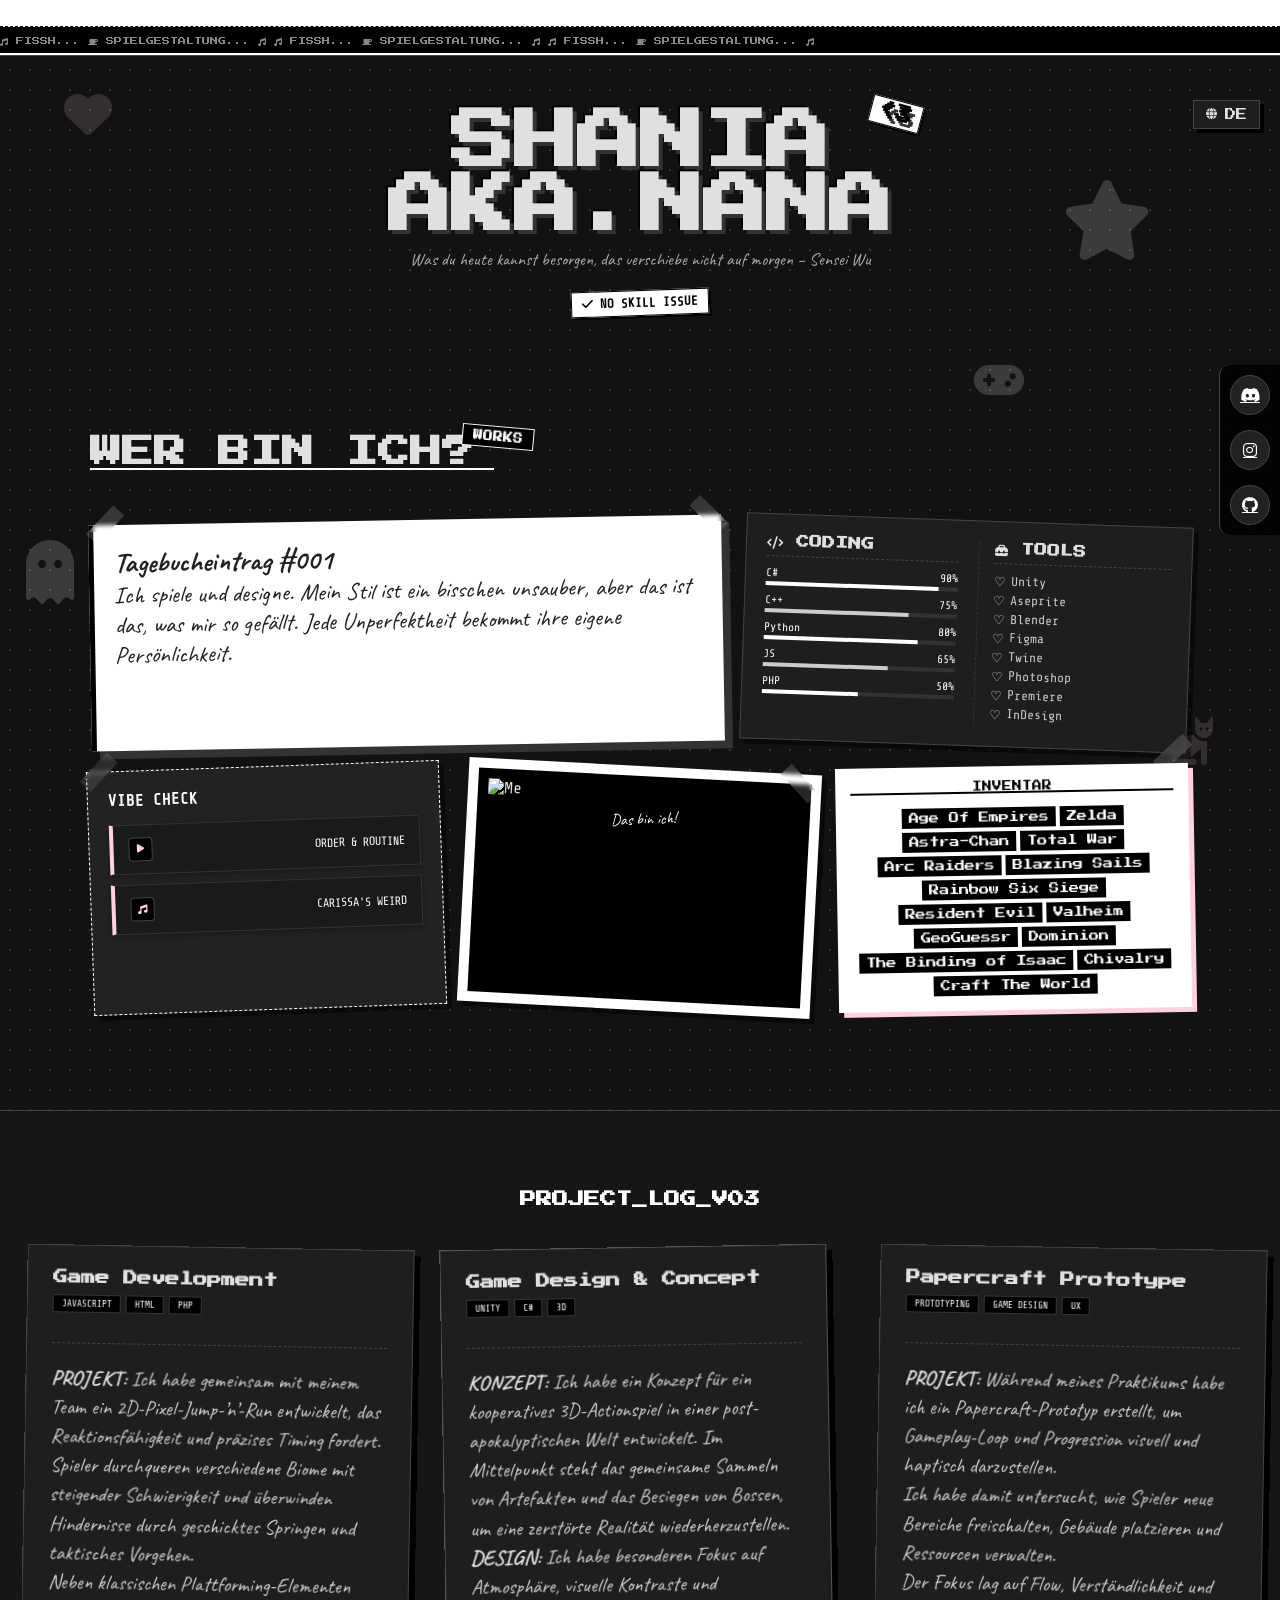
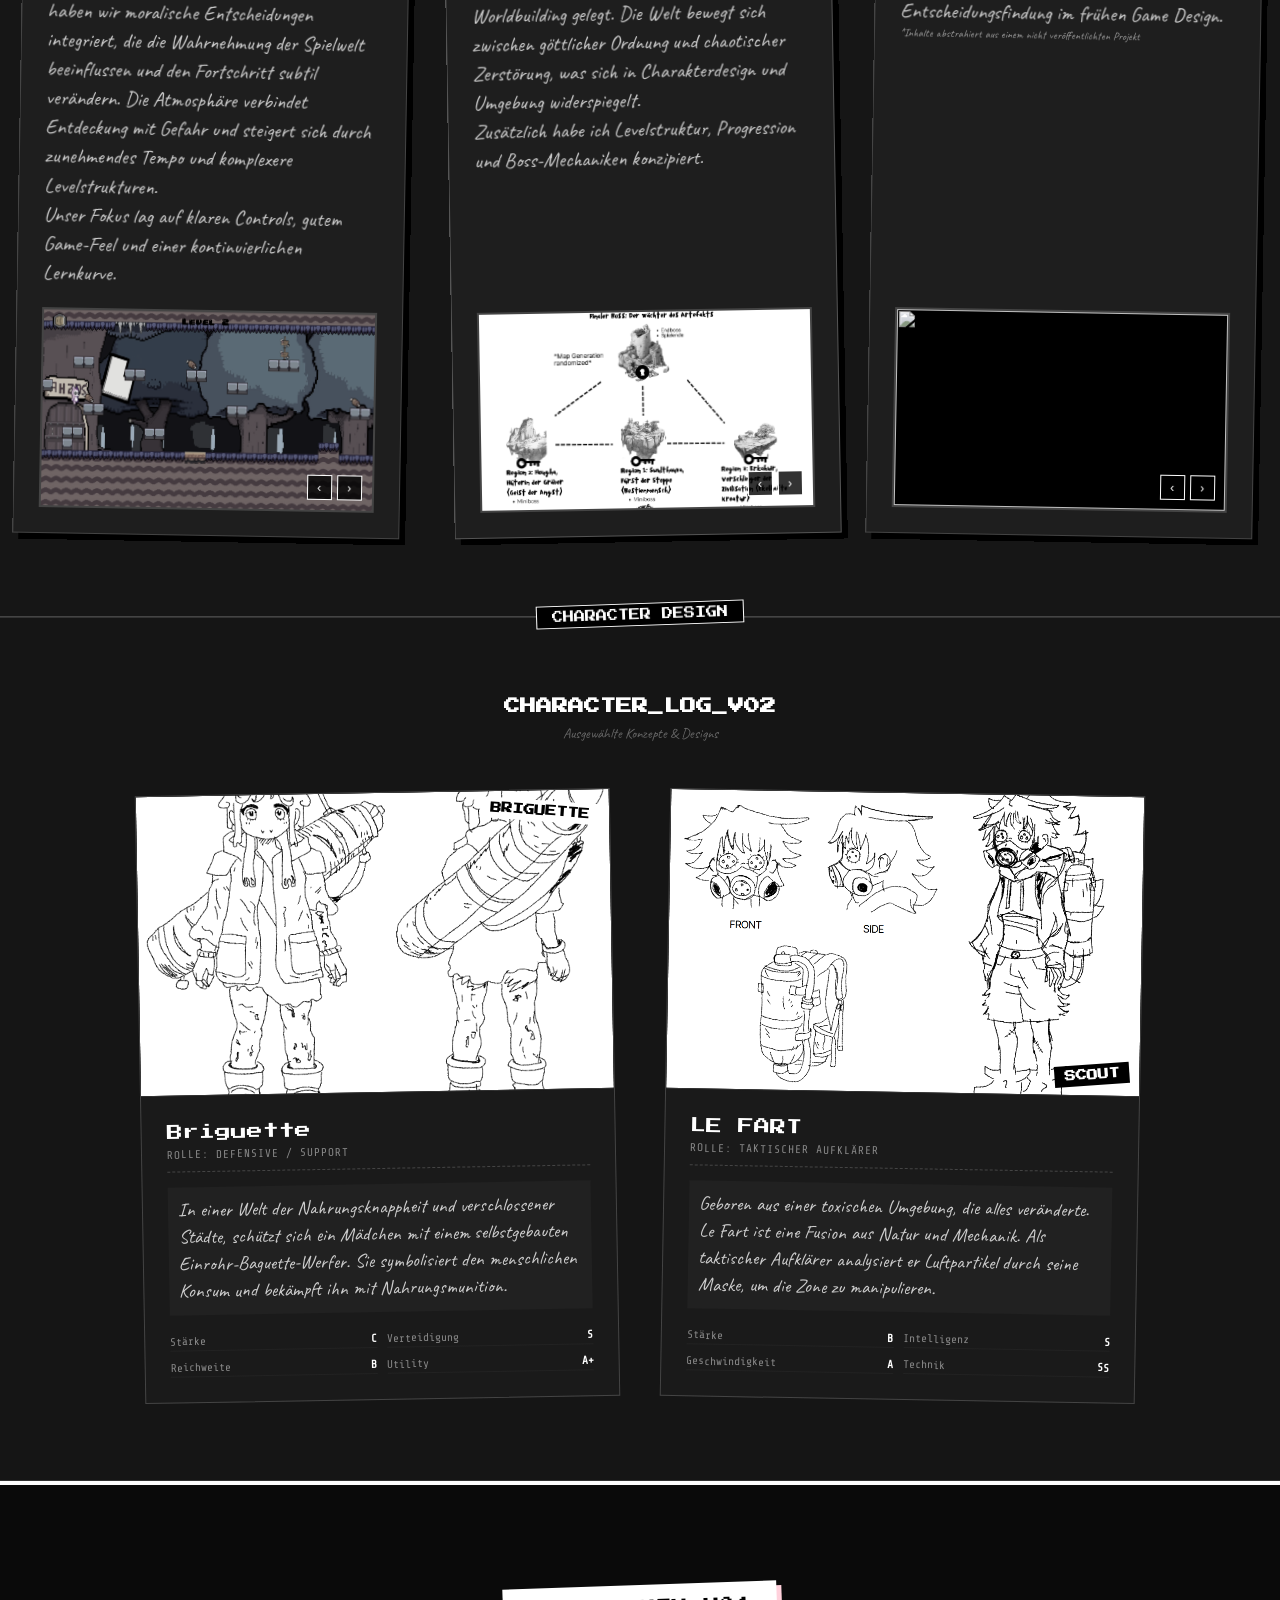
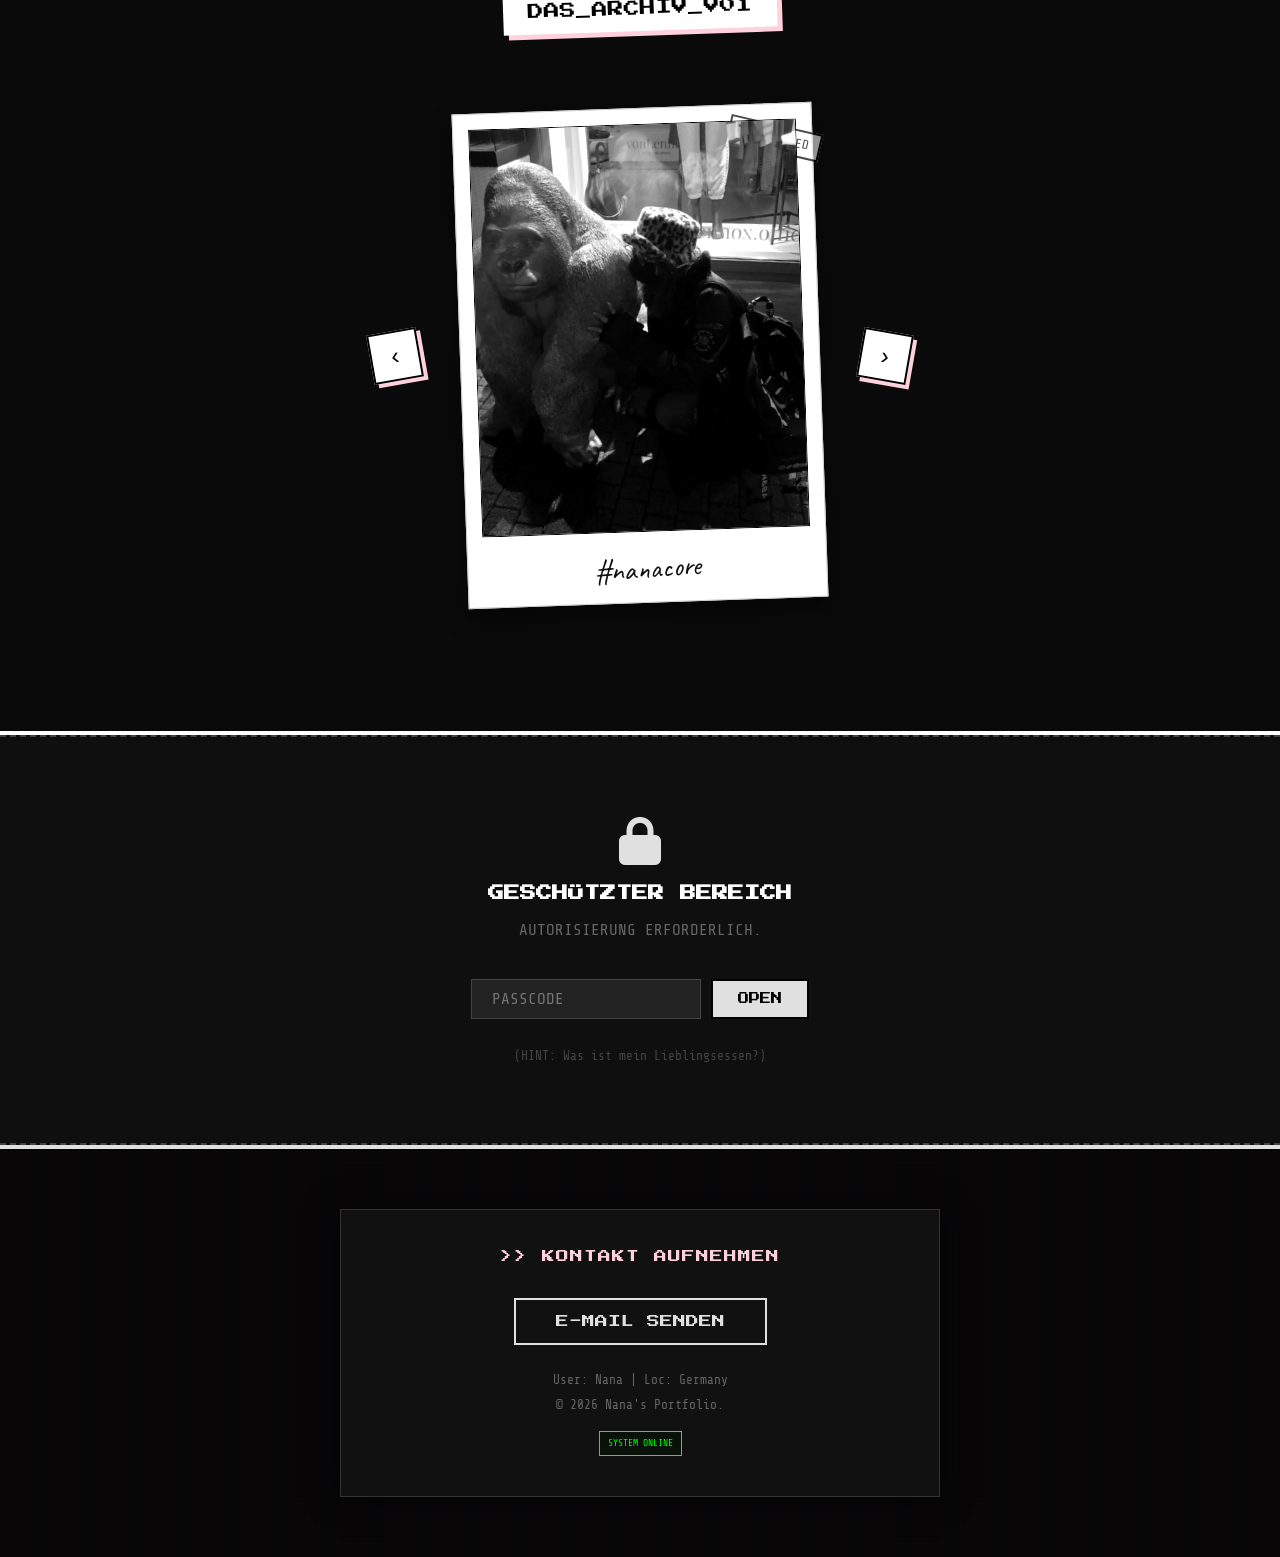
==== commit fdf90a84: "fix: Correct naming inconsistencies and update GitHub link Corrected character name (Briguette -> Ba" ====
--- a/index.html
+++ b/index.html
@@ -57,7 +57,7 @@
     <div class="social-stripper-strip">
         <a href="https://discord.com/users/651815891360808970" class="social-btn" title="Discord"><i class="fab fa-discord"></i></a>
         <a href="https://www.instagram.com/nanascountingdays/" class="social-btn" title="Instagram"><i class="fab fa-instagram"></i></a>
-        <a href="https://github.com/xxd1sc0rdd4ddyxx" class="social-btn" title="Github"><i class="fab fa-github"></i></a>
+        <a href="https://github.com/shanabernack" class="social-btn" title="Github"><i class="fab fa-github"></i></a>
     </div>
 
     <div class="marquee-container">
@@ -308,7 +308,7 @@
             <div class="char-card">
                 <div class="char-visual">
                     <img src="images/Briguette.png" alt="Briguette Character">
-                    <div style="position: absolute; top: 10px; right: 10px; background: #fff; color: #000; padding: 5px 10px; font-weight: bold; font-size: 0.7rem; transform: rotate(5deg); font-family: 'Press Start 2P';">BAGUETTE</div>
+                    <div style="position: absolute; top: 10px; right: 10px; background: #fff; color: #000; padding: 5px 10px; font-weight: bold; font-size: 0.7rem; transform: rotate(5deg); font-family: 'Press Start 2P';">BRIGUETTE</div>
                 </div>
                 <div class="char-info">
                     <div class="char-name">Briguette</div>
@@ -369,7 +369,7 @@
                 <div class="archive-polaroid">
                     <div class="stamp">CLASSIFIED</div>
                     <img src="images/archiv_01.png" class="archive-img">
-                    <div class="archive-caption" data-lang-de="#nancore" data-lang-en="#nanacore">
+                    <div class="archive-caption" data-lang-de="#nanacore" data-lang-en="#nanacore">
                         #nanacore
                     </div>
                 </div>
